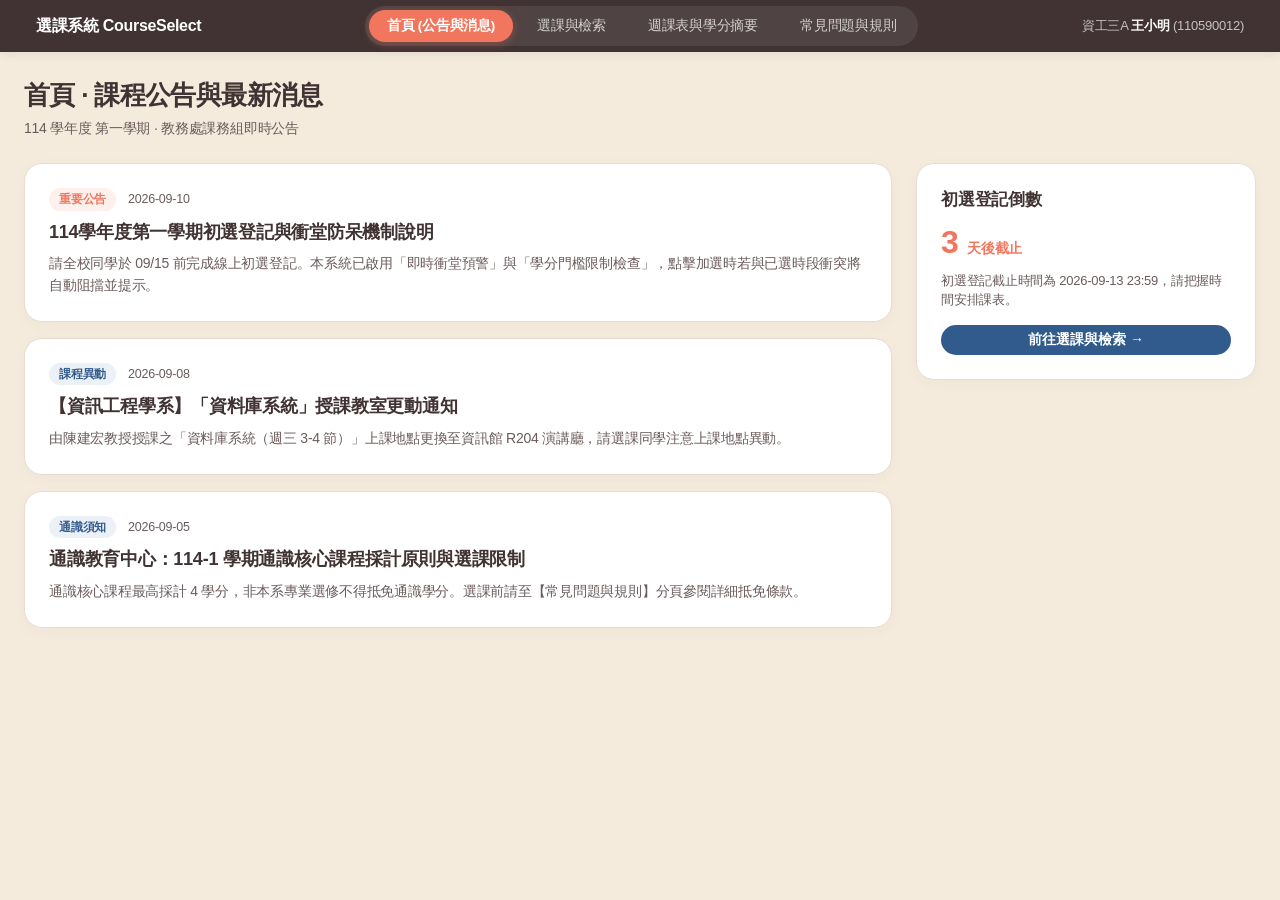
==== index.html @ 2d977e69 "init" ====
<!DOCTYPE html>
<html lang="zh-TW">
<head>
  <meta charset="UTF-8">
  <meta name="viewport" content="width=device-width, initial-scale=1.0">
  <title>選課系統 | 大學課程選課與排課 DEMO</title>
  <link rel="stylesheet" href="styles.css">
</head>
<body>

  <!-- 1. 全局頂部導覽列 (純文字無 Icon 四個分頁) -->
  <header class="global-nav">
    <div class="brand">
      選課系統 CourseSelect
    </div>

    <!-- 頂部 Navbar 四大分頁 -->
    <nav class="nav-tabs">
      <a href="#home" class="nav-tab-item active" data-tab="tab-home">
        首頁 (公告與消息)
      </a>
      <a href="#search" class="nav-tab-item" data-tab="tab-search">
        選課與檢索
      </a>
      <a href="#schedule-credits" class="nav-tab-item" data-tab="tab-schedule-credits">
        週課表與學分摘要
      </a>
      <a href="#faq" class="nav-tab-item" data-tab="tab-faq">
        常見問題與規則
      </a>
    </nav>

    <div class="user-badge">
      <span>資工三A <strong>王小明</strong> (110590012)</span>
    </div>
  </header>

  <!-- 2. 分頁 1：首頁 (課程公告與最新消息) -->
  <section class="tab-content-view active" id="tab-home">
    <div class="view-header">
      <div>
        <h1>首頁 · 課程公告與最新消息</h1>
        <p>114 學年度 第一學期 · 教務處課務組即時公告</p>
      </div>
    </div>

    <div class="announcement-layout">
      <!-- 左側：最新公告列表 -->
      <div class="announcement-list">
        <div class="news-card">
          <div class="news-meta">
            <span class="news-tag urgent">重要公告</span>
            <span class="news-date">2026-09-10</span>
          </div>
          <div class="news-title">114學年度第一學期初選登記與衝堂防呆機制說明</div>
          <div class="news-body">
            請全校同學於 09/15 前完成線上初選登記。本系統已啟用「即時衝堂預警」與「學分門檻限制檢查」，點擊加選時若與已選時段衝突將自動阻擋並提示。
          </div>
        </div>

        <div class="news-card">
          <div class="news-meta">
            <span class="news-tag">課程異動</span>
            <span class="news-date">2026-09-08</span>
          </div>
          <div class="news-title">【資訊工程學系】「資料庫系統」授課教室更動通知</div>
          <div class="news-body">
            由陳建宏教授授課之「資料庫系統（週三 3-4 節）」上課地點更換至資訊館 R204 演講廳，請選課同學注意上課地點異動。
          </div>
        </div>

        <div class="news-card">
          <div class="news-meta">
            <span class="news-tag">通識須知</span>
            <span class="news-date">2026-09-05</span>
          </div>
          <div class="news-title">通識教育中心：114-1 學期通識核心課程採計原則與選課限制</div>
          <div class="news-body">
            通識核心課程最高採計 4 學分，非本系專業選修不得抵免通識學分。選課前請至【常見問題與規則】分頁參閱詳細抵免條款。
          </div>
        </div>
      </div>

      <!-- 右側：重要時程倒數 -->
      <aside class="sidebar-summary">
        <div class="summary-card">
          <h3>初選登記倒數</h3>
          <div class="credit-big-number" style="color: var(--color-accent-coral);">3 <span>天後截止</span></div>
          <p style="font-size: 13px; color: var(--color-body-muted); margin: 10px 0 16px 0;">初選登記截止時間為 2026-09-13 23:59，請把握時間安排課表。</p>
          <button class="btn-primary" style="width: 100%; text-align: center; font-size: 14px;" onclick="switchTab('tab-search')">前往選課與檢索 →</button>
        </div>
      </aside>
    </div>
  </section>

  <!-- 3. 分頁 2：選課 (搜尋、科系篩選、9張卡片分頁、點擊查看細節) -->
  <section class="tab-content-view" id="tab-search">
    <div class="view-header">
      <div>
        <h1>課程檢索與加選</h1>
        <p>支援關鍵字、開課系所、修業類別多條件篩選與即時衝堂驗證</p>
      </div>
    </div>

    <div class="apple-card">
      <div class="search-bar-section">
        <div class="search-input-wrapper">
          <input type="text" class="search-input" id="searchInput" placeholder="搜尋課程名稱、授課教師、教室代號或課號...">
        </div>
        <div class="filter-group">
          <select class="apple-select" id="filterDepartment">
            <option value="ALL">所有開課系所</option>
            <option value="資訊工程學系">資訊工程學系</option>
            <option value="電機工程學系">電機工程學系</option>
            <option value="通識教育中心">通識教育中心</option>
          </select>

          <select class="apple-select" id="filterCategory">
            <option value="ALL">所有修業類別</option>
            <option value="REQUIRED">系定必修</option>
            <option value="ELECTIVE">專業選修</option>
            <option value="GENERAL">通識核心</option>
          </select>

          <select class="apple-select" id="filterStatus">
            <option value="ALL">名額狀態 (全部)</option>
            <option value="AVAILABLE">可加選</option>
            <option value="WARNING">即將額滿</option>
            <option value="FULL">已額滿</option>
          </select>
        </div>
      </div>

      <div class="course-grid" id="courseGridContainer">
        <!-- JS 動態繪製課程卡片 -->
      </div>

      <div class="pagination-container" id="paginationContainer">
        <!-- JS 動態繪製頁碼 -->
      </div>
    </div>
  </section>

  <!-- 4. 分頁 3：週課表與學分摘要 (將週課表放在審查清單上方) -->
  <section class="tab-content-view" id="tab-schedule-credits">
    <div class="view-header">
      <div>
        <h1>週課表與學分摘要</h1>
        <p>整合學分類別門檻、視覺化週課表與已選課程審查清單</p>
      </div>
      <div class="header-action-group">
        <button class="btn-primary accent" id="importDemoBtn" style="padding: 6px 16px; font-size: 13px;">一鍵匯入預設課程</button>
        <button class="btn-secondary" id="resetScheduleBtn" style="padding: 6px 14px; font-size: 13px;">重置課表</button>
      </div>
    </div>

    <div class="combined-schedule-credits">
      <!-- 頂部：三類學分統計 -->
      <div class="credits-dashboard-grid">
        <div class="credit-cat-box">
          <div class="cat-header">
            <h3>系定必修</h3>
            <span class="status-pill available">進度正常</span>
          </div>
          <div class="big-count" id="creditReqBig">9 / 12</div>
          <div class="desc">已選：演算法 (3)、作業系統 (3)、計算機網路 (3)</div>
        </div>
        <div class="credit-cat-box">
          <div class="cat-header">
            <h3>專業選修</h3>
            <span class="status-pill available">進度正常</span>
          </div>
          <div class="big-count" id="creditEleBig">6 / 9</div>
          <div class="desc">已選：人工智慧導論 (3)、網頁前端開發技術 (3)</div>
        </div>
        <div class="credit-cat-box">
          <div class="cat-header">
            <h3>通識核心</h3>
            <span class="status-pill warning">尚缺 1 學分</span>
          </div>
          <div class="big-count" id="creditGenBig">3 / 4</div>
          <div class="desc">已選：心理學導論 (3)</div>
        </div>
      </div>

      <!-- 中段：視覺化週課表排程網格 (放在審查清單上方 - 需求 2) -->
      <div class="apple-card">
        <div class="card-header">
          <h2>視覺化週課表排程 (週一 ~ 週五)</h2>
          <span style="font-size: 13px; color: var(--color-body-muted);" id="homeEnrolledCount">已排 6 門課程</span>
        </div>
        <div class="timetable-container">
          <div class="timetable-grid" id="timetableGrid">
            <!-- JS 動態生成 5 天 x 8 節時段 -->
          </div>
        </div>
      </div>

      <!-- 下段：已選課程與學分審查清單表格 -->
      <div class="apple-card">
        <div class="card-header">
          <h2>已選課程與學分審查清單</h2>
        </div>
        <div style="padding: 24px;" id="enrolledTableContainer">
          <!-- JS 動態呈現審查清單 -->
        </div>
      </div>
    </div>
  </section>

  <!-- 5. 分頁 4：常見問題與規則 (Q&A) -->
  <section class="tab-content-view" id="tab-faq">
    <div class="view-header">
      <div>
        <h1>常見問題與選課規則 (Q&A)</h1>
        <p>解答選課疑難雜症、衝堂規定與學分抵免條款</p>
      </div>
    </div>

    <div class="faq-layout">
      <!-- 左側：Q&A 折疊選單 (Accordion) -->
      <div class="faq-accordion">
        <div class="faq-item active">
          <div class="faq-question">Q1. 如果發現加選課程與既有課表時段衝堂該如何處理？</div>
          <div class="faq-answer">
            系統設有自動化衝堂阻擋機制。若欲加選的課程時段與已加選課程衝突（例如同一天同一節次），系統將彈出警告並禁止重複登記。同學需先至【週課表與學分摘要】頁面退選原時段課程，方可加選新課程。
          </div>
        </div>

        <div class="faq-item">
          <div class="faq-question">Q2. 單學期選課學分的上限與下限規定為何？</div>
          <div class="faq-answer">
            依據教務處選課辦法，各學系學生每學期最低修習學分為 12 學分，上限為 25 學分。若有前一學期成績優良符合超修資格者，可提出人工超修申請。
          </div>
        </div>

        <div class="faq-item">
          <div class="faq-question">Q3. 課程顯示「已額滿 (0 人)」時是否還有機會選上？</div>
          <div class="faq-answer">
            額滿課程可於初選階段結束後之「二次加退選階段」觀察是否有其他同學退選空出名額。若開課教師同意加簽，同學可持紙本/線上加簽單進行人工加簽。
          </div>
        </div>

        <div class="faq-item">
          <div class="faq-question">Q4. 通識核心課程的修習限制有哪些？</div>
          <div class="faq-answer">
            通識核心課程涵蓋人文、社會、自然等向度，單學期通識上限建議為 4 學分，且不得與本系專業必修重複抵免。
          </div>
        </div>
      </div>

      <!-- 右側：選課限制條款卡片 -->
      <aside class="sidebar-summary">
        <div class="rules-card">
          <h3>選課基本規範與審查條款</h3>
          <ul class="rules-list">
            <li><strong>學分上限</strong>：每學期最多 25 學分。</li>
            <li><strong>最低門檻</strong>：每學期至少 12 學分。</li>
            <li><strong>衝堂限制</strong>：同一時段不可重複選課。</li>
            <li><strong>退選紀錄</strong>：初選階段退選不留成績單紀錄。</li>
            <li><strong>加簽審核</strong>：額滿課程需任課教師親筆簽章。</li>
          </ul>
        </div>
      </aside>
    </div>
  </section>

  <!-- 6. 衝堂警示 Modal -->
  <div class="modal-overlay" id="conflictModal">
    <div class="apple-modal">
      <h3>選課衝堂阻擋提示</h3>
      <p id="modalMessage">無法加選【資料庫系統】。該課程時段（週三 3-4 節）與已選課程【演算法】發生衝突。</p>
      <button class="btn-primary" id="closeModalBtn" style="width: 100%;">我知道了</button>
    </div>
  </div>

  <!-- 7. 加大版課程細節 Inspector Modal -->
  <div class="modal-overlay" id="detailModal">
    <div class="apple-modal detail-modal">
      <div class="detail-header-top">
        <div>
          <span class="dept-code-tag" id="detailDeptCode">資訊工程學系 · CS301 · 系定必修</span>
          <h3 id="detailTitle">演算法 Algorithms</h3>
          <div class="course-subtitle" id="detailSubtitle">114學年度第1學期 · 3學分</div>
        </div>
        <span class="status-pill available" id="detailStatusPill">可加選 (剩 12 人)</span>
      </div>

      <div class="spec-grid">
        <div class="spec-item">
          <label>授課教師</label>
          <span id="detailTeacher">林哲安 教授</span>
        </div>
        <div class="spec-item">
          <label>上課地點與時段</label>
          <span id="detailTimeRoom">R301 (資訊館) · 週三 3-4 節</span>
        </div>
        <div class="spec-item">
          <label>先修科目要求</label>
          <span id="detailPrereq">程式設計 (一)、資料結構</span>
        </div>
        <div class="spec-item">
          <label>教師聯絡 & OFFICE HOURS</label>
          <span id="detailContact">chean@cs.edu.tw · 週二 14:00-16:00</span>
        </div>
      </div>

      <div class="detail-section">
        <h4>選課名額與熱門度</h4>
        <div class="capacity-progress-container">
          <div class="capacity-bar-outer">
            <div class="capacity-bar-inner" id="detailCapBar" style="width: 80%;"></div>
          </div>
          <span style="font-size: 13px; font-weight: 600; color: var(--color-ink);" id="detailCapText">48 / 60 人 (80%)</span>
        </div>
      </div>

      <div class="detail-section">
        <h4>課程目標與大綱 (Syllabus)</h4>
        <p id="detailSyllabus">本課程介紹核心演算法設計範式，包含分治法 (Divide and Conquer)、動態規劃 (Dynamic Programming)、貪婪演算法與圖形演算法分析。養成解決複雜問題與複雜度分析能力。</p>
      </div>

      <div class="detail-section">
        <h4>成績算分比例 (Grading Policy)</h4>
        <p id="detailGrading">期中考 30%、期末考 35%、作業與實作 25%、課堂參與 10%</p>
      </div>

      <div class="detail-section">
        <h4>參考教材與指定書目 (Textbooks)</h4>
        <p id="detailTextbook">Introduction to Algorithms (4th Edition) - Cormen, Leiserson, Rivest, Stein (CLRS)</p>
      </div>

      <div class="card-actions" style="margin-top: 24px; justify-content: flex-end;">
        <button class="btn-secondary" id="closeDetailModalBtn">關閉視窗</button>
        <div id="detailActionBtnContainer"></div>
      </div>
    </div>
  </div>



  <script src="app.js"></script>
</body>
</html>
---- styles.css ----
/* Custom Color Palette & Minimalist Apple Design System */

:root {
  /* Palette Tokens */
  --color-canvas-parchment: #F5EBDD; /* Warm Cream Parchment */
  --color-primary: #315B8C;          /* Deep Slate Blue */
  --color-primary-focus: #254770;    /* Dark Slate Blue */
  --color-primary-light: #EBF1F7;    
  
  --color-accent-coral: #F2765E;     /* Warm Coral Red */
  --color-accent-coral-bg: rgba(242, 118, 94, 0.12);
  
  --color-ink: #413333;              /* Dark Espresso Ink */
  --color-body-muted: #6B5B5B;       /* Muted Espresso */
  
  --color-canvas-white: #FFFFFF;     /* Card Surface White */
  --color-hairline: #E8DCD0;         /* Soft Cream Border */
  --color-divider-soft: #F0E6DC;
  
  /* Status Colors */
  --color-status-available: #2E7D32;
  --color-status-available-bg: #E8F5E9;
  --color-status-warning: #E65100;
  --color-status-warning-bg: #FFF3E0;
  --color-status-danger: #F2765E;
  --color-status-danger-bg: #FDF0ED;

  /* Typography */
  --font-display: -apple-system, BlinkMacSystemFont, "SF Pro Display", "SF Pro Text", "Helvetica Neue", sans-serif;
  --font-body: -apple-system, BlinkMacSystemFont, "SF Pro Text", "Helvetica Neue", sans-serif;

  /* Border Radii */
  --radius-sm: 8px;
  --radius-md: 12px;
  --radius-lg: 18px;
  --radius-xl: 24px;
  --radius-pill: 9999px;

  /* Transitions */
  --transition-fast: 0.15s cubic-bezier(0.4, 0, 0.2, 1);
  --transition-normal: 0.25s cubic-bezier(0.4, 0, 0.2, 1);
}

/* Reset & Base */
* {
  box-sizing: border-box;
  margin: 0;
  padding: 0;
}

body {
  font-family: var(--font-body);
  background-color: var(--color-canvas-parchment);
  color: var(--color-ink);
  font-size: 15px;
  line-height: 1.47;
  letter-spacing: -0.016em;
  -webkit-font-smoothing: antialiased;
  min-height: 100vh;
  display: flex;
  flex-direction: column;
}

/* Global Top Nav */
.global-nav {
  background-color: var(--color-ink);
  height: 52px;
  display: flex;
  align-items: center;
  justify-content: space-between;
  padding: 0 36px;
  color: #ffffff;
  z-index: 100;
  position: sticky;
  top: 0;
  box-shadow: 0 2px 10px rgba(0,0,0,0.08);
}

.global-nav .brand {
  font-family: var(--font-display);
  font-weight: 600;
  letter-spacing: -0.02em;
  font-size: 16px;
  color: #FFFFFF;
}

/* Navbar Centered Text Tabs */
.nav-tabs {
  display: flex;
  gap: 6px;
  background: rgba(255, 255, 255, 0.08);
  padding: 4px;
  border-radius: var(--radius-pill);
}

.nav-tab-item {
  color: rgba(255, 255, 255, 0.75);
  padding: 6px 18px;
  border-radius: var(--radius-pill);
  font-size: 13.5px;
  font-weight: 500;
  cursor: pointer;
  transition: all var(--transition-fast);
  text-decoration: none;
}

.nav-tab-item:hover {
  color: #ffffff;
  background: rgba(255, 255, 255, 0.12);
}

.nav-tab-item.active {
  background-color: var(--color-accent-coral);
  color: #ffffff;
  font-weight: 600;
  box-shadow: 0 2px 8px rgba(242, 118, 94, 0.35);
}

.global-nav .user-badge {
  display: flex;
  align-items: center;
  gap: 12px;
  color: rgba(255, 255, 255, 0.7);
  font-size: 13px;
}

.global-nav .user-badge strong {
  color: #ffffff;
}

/* Tab Views Container */
.tab-content-view {
  display: none;
  max-width: 1360px;
  margin: 24px auto;
  padding: 0 24px;
  width: 100%;
  flex: 1;
  animation: fadeIn 0.25s ease-out;
}

.tab-content-view.active {
  display: block;
}

/* Header Banner inside Tab Views */
.view-header {
  margin-bottom: 24px;
  display: flex;
  justify-content: space-between;
  align-items: flex-end;
}

.view-header h1 {
  font-family: var(--font-display);
  font-size: 26px;
  font-weight: 700;
  letter-spacing: -0.025em;
  color: var(--color-ink);
}

.view-header p {
  font-size: 14px;
  color: var(--color-body-muted);
  margin-top: 4px;
}

.header-action-group {
  display: flex;
  gap: 10px;
}

/* Common Card Surface Style */
.apple-card {
  background-color: var(--color-canvas-white);
  border-radius: var(--radius-lg);
  border: 1px solid var(--color-hairline);
  box-shadow: 0 4px 20px rgba(65, 51, 51, 0.04);
  overflow: hidden;
  display: flex;
  flex-direction: column;
}

.card-header {
  padding: 20px 24px 16px 24px;
  border-bottom: 1px solid var(--color-divider-soft);
  display: flex;
  justify-content: space-between;
  align-items: center;
}

.card-header h2 {
  font-family: var(--font-display);
  font-size: 18px;
  font-weight: 600;
  color: var(--color-ink);
}

/* Tab 1: Announcement Home Layout */
.announcement-layout {
  display: grid;
  grid-template-columns: 1fr 340px;
  gap: 24px;
}

.announcement-list {
  display: flex;
  flex-direction: column;
  gap: 16px;
}

.news-card {
  background: var(--color-canvas-white);
  border-radius: var(--radius-lg);
  border: 1px solid var(--color-hairline);
  padding: 24px;
  box-shadow: 0 4px 16px rgba(65, 51, 51, 0.03);
  transition: transform var(--transition-fast), border-color var(--transition-fast);
}

.news-card:hover {
  transform: translateY(-2px);
  border-color: #D6C8BB;
}

.sidebar-summary {
  display: flex;
  flex-direction: column;
  gap: 16px;
}

.summary-card {
  background: var(--color-canvas-white);
  border-radius: var(--radius-lg);
  border: 1px solid var(--color-hairline);
  padding: 24px;
  box-shadow: 0 4px 16px rgba(65, 51, 51, 0.03);
}

.summary-card h3 {
  font-family: var(--font-display);
  font-size: 17px;
  font-weight: 700;
  color: var(--color-ink);
  margin-bottom: 10px;
}

.credit-big-number {
  font-size: 32px;
  font-weight: 800;
  line-height: 1.2;
}

.credit-big-number span {
  font-size: 14px;
  font-weight: 600;
}

.news-meta {
  display: flex;
  align-items: center;
  gap: 12px;
  margin-bottom: 8px;
}

.news-tag {
  font-size: 11.5px;
  font-weight: 600;
  padding: 3px 10px;
  border-radius: var(--radius-pill);
  background-color: var(--color-primary-light);
  color: var(--color-primary);
}

.news-tag.urgent {
  background-color: var(--color-status-danger-bg);
  color: var(--color-status-danger);
}

.news-date {
  font-size: 12.5px;
  color: var(--color-body-muted);
}

.news-title {
  font-family: var(--font-display);
  font-size: 18px;
  font-weight: 700;
  color: var(--color-ink);
  margin-bottom: 8px;
}

.news-body {
  font-size: 14px;
  color: var(--color-body-muted);
  line-height: 1.55;
}

/* Timetable & Credits Combined Layout */
.combined-schedule-credits {
  display: flex;
  flex-direction: column;
  gap: 24px;
}

.credits-dashboard-grid {
  display: grid;
  grid-template-columns: repeat(3, 1fr);
  gap: 24px;
}

.credit-cat-box {
  background-color: var(--color-canvas-white);
  border-radius: var(--radius-lg);
  border: 1px solid var(--color-hairline);
  padding: 24px;
  display: flex;
  flex-direction: column;
  gap: 12px;
}

.credit-cat-box .cat-header {
  display: flex;
  justify-content: space-between;
  align-items: center;
}

.credit-cat-box .cat-header h3 {
  font-size: 16px;
  font-weight: 600;
}

.credit-cat-box .big-count {
  font-size: 28px;
  font-weight: 700;
  color: var(--color-primary);
}

.credit-cat-box .desc {
  font-size: 13px;
  color: var(--color-body-muted);
}

/* Timetable Styling */
.timetable-container {
  padding: 16px;
  overflow-x: auto;
}

.timetable-grid {
  display: grid;
  grid-template-columns: 50px repeat(5, 1fr);
  gap: 1px;
  background-color: var(--color-divider-soft);
  border-radius: var(--radius-md);
  border: 1px solid var(--color-hairline);
  overflow: hidden;
}

.grid-header {
  background-color: #FAF4ED;
  padding: 12px 4px;
  text-align: center;
  font-size: 13px;
  font-weight: 600;
  color: var(--color-ink);
}

.time-slot {
  background-color: #FAF4ED;
  padding: 8px 4px;
  text-align: center;
  font-size: 11px;
  font-weight: 500;
  color: var(--color-body-muted);
  display: flex;
  align-items: center;
  justify-content: center;
}

.grid-cell {
  background-color: var(--color-canvas-white);
  min-height: 56px;
  padding: 4px;
  position: relative;
}

.schedule-block {
  width: 100%;
  height: 100%;
  border-radius: var(--radius-sm);
  padding: 6px 8px;
  font-size: 11px;
  line-height: 1.35;
  display: flex;
  flex-direction: column;
  justify-content: space-between;
  box-shadow: 0 2px 6px rgba(0,0,0,0.03);
}

.schedule-block.required {
  background-color: #EBF1F7;
  border-left: 4px solid var(--color-primary);
  color: var(--color-primary-focus);
}

.schedule-block.elective {
  background-color: #FDF0ED;
  border-left: 4px solid var(--color-accent-coral);
  color: #A83A26;
}

.schedule-block.general {
  background-color: #F3EEF8;
  border-left: 4px solid #8E24AA;
  color: #4A148C;
}

.schedule-block .title {
  font-weight: 600;
}

.schedule-block .room {
  font-size: 10px;
  opacity: 0.85;
}

/* Tab 2: Course Search View */
.search-bar-section {
  padding: 16px 24px;
  background-color: #FAF4ED;
  border-bottom: 1px solid var(--color-divider-soft);
  display: flex;
  gap: 12px;
  align-items: center;
  flex-wrap: wrap;
}

.search-input-wrapper {
  flex: 1;
  min-width: 260px;
  position: relative;
  display: flex;
  align-items: center;
}

.search-input {
  width: 100%;
  height: 40px;
  padding: 0 16px;
  border-radius: var(--radius-pill);
  border: 1px solid var(--color-hairline);
  background-color: var(--color-canvas-white);
  font-family: var(--font-body);
  font-size: 14px;
  color: var(--color-ink);
  outline: none;
}

.search-input:focus {
  border-color: var(--color-primary);
}

.filter-group {
  display: flex;
  gap: 10px;
}

.apple-select {
  appearance: none;
  -webkit-appearance: none;
  background-color: var(--color-canvas-white);
  border: 1px solid var(--color-hairline);
  border-radius: var(--radius-pill);
  padding: 8px 30px 8px 14px;
  font-size: 13px;
  color: var(--color-ink);
  font-family: var(--font-body);
  cursor: pointer;
  background-image: url("data:image/svg+xml,%3Csvg xmlns='http://www.w3.org/2000/svg' width='12' height='12' viewBox='0 0 24 24' fill='none' stroke='%3C413333' stroke-width='2' stroke-linecap='round' stroke-linejoin='round'%3E%3Cpolyline points='6 9 12 15 18 9'%3E%3C/polyline%3E%3C/svg%3E");
  background-repeat: no-repeat;
  background-position: right 10px center;
  outline: none;
}

.course-grid {
  display: grid;
  grid-template-columns: repeat(auto-fill, minmax(400px, 1fr));
  gap: 24px;
  padding: 24px;
}

.course-card-item {
  border: 1px solid var(--color-hairline);
  border-radius: var(--radius-lg);
  padding: 22px;
  background-color: var(--color-canvas-white);
  display: flex;
  flex-direction: column;
  justify-content: space-between;
  gap: 16px;
  transition: transform var(--transition-fast), box-shadow var(--transition-fast), border-color var(--transition-fast);
}

.course-card-item:hover {
  transform: translateY(-2px);
  border-color: #D6C8BB;
  box-shadow: 0 8px 24px rgba(65, 51, 51, 0.07);
}

.card-top {
  display: flex;
  justify-content: space-between;
  align-items: center;
}

.dept-code-tag {
  font-size: 12px;
  font-weight: 600;
  color: var(--color-body-muted);
  letter-spacing: 0.02em;
}

.status-pill {
  font-size: 11.5px;
  font-weight: 600;
  padding: 3px 12px;
  border-radius: var(--radius-pill);
  letter-spacing: -0.01em;
}

.status-pill.available {
  background-color: var(--color-status-available-bg);
  color: var(--color-status-available);
}

.status-pill.warning {
  background-color: var(--color-status-warning-bg);
  color: var(--color-status-warning);
}

.status-pill.full {
  background-color: var(--color-status-danger-bg);
  color: var(--color-status-danger);
}

.course-title-main {
  font-family: var(--font-display);
  font-size: 18px;
  font-weight: 700;
  color: var(--color-ink);
  letter-spacing: -0.02em;
  margin-top: 4px;
}

.course-subtitle {
  font-size: 12.5px;
  color: var(--color-body-muted);
  margin-top: 2px;
}

.course-meta-row {
  font-size: 13px;
  color: var(--color-body-muted);
  margin-top: 8px;
  display: flex;
  gap: 8px;
  align-items: center;
}

.course-meta-row span.dot {
  opacity: 0.4;
}

.course-syllabus-snippet {
  font-size: 13px;
  color: var(--color-body-muted);
  line-height: 1.45;
  margin-top: 8px;
  display: -webkit-box;
  -webkit-line-clamp: 2;
  -webkit-box-orient: vertical;
  overflow: hidden;
}

.course-mini-specs {
  font-size: 12px;
  color: var(--color-ink);
  background-color: #FAF4ED;
  padding: 8px 12px;
  border-radius: var(--radius-sm);
  border: 1px solid var(--color-hairline);
  margin-top: 10px;
  display: flex;
  justify-content: space-between;
  gap: 12px;
}

.card-capacity-row {
  display: flex;
  align-items: center;
  justify-content: space-between;
  margin-top: 12px;
  padding-top: 12px;
  border-top: 1px solid var(--color-divider-soft);
  gap: 16px;
}

.card-capacity-stat {
  font-size: 12px;
  color: var(--color-body-muted);
  display: flex;
  align-items: center;
  gap: 10px;
  flex: 1;
}

.mini-cap-bar-outer {
  width: 70px;
  height: 6px;
  background-color: var(--color-divider-soft);
  border-radius: var(--radius-pill);
  overflow: hidden;
}

.mini-cap-bar-inner {
  height: 100%;
  background-color: var(--color-primary);
  border-radius: var(--radius-pill);
}

/* Pagination Control Bar Style */
.pagination-container {
  display: flex;
  justify-content: center;
  align-items: center;
  gap: 8px;
  padding: 16px 24px 24px 24px;
  border-top: 1px solid var(--color-divider-soft);
}

.page-btn {
  background-color: #FAF4ED;
  color: var(--color-ink);
  border: 1px solid var(--color-hairline);
  border-radius: var(--radius-pill);
  padding: 6px 14px;
  font-size: 13px;
  font-weight: 500;
  cursor: pointer;
  font-family: var(--font-body);
  transition: all var(--transition-fast);
}

.page-btn:hover:not(.disabled):not(.active) {
  background-color: #F0E6DC;
}

.page-btn.active {
  background-color: var(--color-primary);
  color: #ffffff;
  font-weight: 600;
  border-color: var(--color-primary);
}

.page-btn.disabled {
  opacity: 0.4;
  cursor: not-allowed;
}

/* Tab 4: FAQ Accordion & Rules Layout */
.faq-layout {
  display: grid;
  grid-template-columns: 1fr 340px;
  gap: 24px;
}

.faq-accordion {
  display: flex;
  flex-direction: column;
  gap: 12px;
}

.faq-item {
  background-color: var(--color-canvas-white);
  border: 1px solid var(--color-hairline);
  border-radius: var(--radius-md);
  overflow: hidden;
}

.faq-question {
  padding: 18px 24px;
  font-family: var(--font-display);
  font-size: 16px;
  font-weight: 600;
  color: var(--color-ink);
  cursor: pointer;
  display: flex;
  justify-content: space-between;
  align-items: center;
  user-select: none;
}

.faq-question::after {
  content: '+';
  font-size: 18px;
  font-weight: 400;
  color: var(--color-body-muted);
  transition: transform var(--transition-fast);
}

.faq-item.active .faq-question::after {
  content: '-';
  transform: rotate(180deg);
}

.faq-answer {
  display: none;
  padding: 0 24px 20px 24px;
  font-size: 14px;
  color: var(--color-body-muted);
  line-height: 1.6;
  border-top: 1px solid var(--color-divider-soft);
  margin-top: 4px;
  padding-top: 14px;
}

.faq-item.active .faq-answer {
  display: block;
}

.rules-card {
  background: var(--color-canvas-white);
  border-radius: var(--radius-lg);
  border: 1px solid var(--color-hairline);
  padding: 24px;
}

.rules-list {
  list-style: none;
  display: flex;
  flex-direction: column;
  gap: 12px;
  margin-top: 12px;
}

.rules-list li {
  font-size: 13.5px;
  color: var(--color-body-muted);
  line-height: 1.5;
  padding-left: 14px;
  position: relative;
}

.rules-list li::before {
  content: '•';
  position: absolute;
  left: 0;
  color: var(--color-primary);
  font-weight: bold;
}

/* Compact Refined Pill Buttons */
.card-actions {
  display: flex;
  align-items: center;
  gap: 8px;
}

.btn-primary {
  background-color: var(--color-primary);
  color: #ffffff;
  border: none;
  border-radius: var(--radius-pill);
  padding: 6px 16px;
  font-size: 12.5px;
  font-weight: 600;
  cursor: pointer;
  font-family: var(--font-body);
  transition: transform var(--transition-fast), background-color var(--transition-fast);
  white-space: nowrap;
}

.btn-primary:active {
  transform: scale(0.95);
}

.btn-primary.accent {
  background-color: var(--color-accent-coral);
}

.btn-secondary {
  background-color: #FAF4ED;
  color: var(--color-ink);
  border: 1px solid var(--color-hairline);
  border-radius: var(--radius-pill);
  padding: 6px 14px;
  font-size: 12.5px;
  font-weight: 500;
  cursor: pointer;
  font-family: var(--font-body);
  transition: transform var(--transition-fast);
  white-space: nowrap;
}

.btn-secondary:active {
  transform: scale(0.95);
}

.btn-danger {
  background-color: var(--color-status-danger-bg);
  color: var(--color-status-danger);
  border: none;
  border-radius: var(--radius-pill);
  padding: 6px 16px;
  font-size: 12.5px;
  font-weight: 600;
  cursor: pointer;
  font-family: var(--font-body);
  white-space: nowrap;
}

.btn-danger:active {
  transform: scale(0.95);
}

/* Modals */
.modal-overlay {
  position: fixed;
  top: 0;
  left: 0;
  right: 0;
  bottom: 0;
  background-color: rgba(65, 51, 51, 0.45);
  backdrop-filter: blur(12px);
  -webkit-backdrop-filter: blur(12px);
  display: flex;
  align-items: center;
  justify-content: center;
  z-index: 200;
  opacity: 0;
  pointer-events: none;
  transition: opacity var(--transition-fast);
}

.modal-overlay.active {
  opacity: 1;
  pointer-events: auto;
}

.apple-modal {
  background: rgba(255, 255, 255, 0.96);
  backdrop-filter: saturate(180%) blur(30px);
  -webkit-backdrop-filter: saturate(180%) blur(30px);
  border-radius: var(--radius-xl);
  width: 440px;
  max-width: 92vw;
  padding: 30px;
  text-align: center;
  box-shadow: 0 24px 60px rgba(65, 51, 51, 0.22);
  border: 1px solid var(--color-hairline);
  transform: scale(0.92);
  transition: transform var(--transition-fast);
}

.modal-overlay.active .apple-modal {
  transform: scale(1);
}

.apple-modal h3 {
  font-family: var(--font-display);
  font-size: 20px;
  font-weight: 700;
  margin-bottom: 8px;
  color: var(--color-ink);
}

.apple-modal p {
  font-size: 14px;
  color: var(--color-body-muted);
  line-height: 1.5;
  margin-bottom: 24px;
}

.apple-modal p strong {
  color: var(--color-status-danger);
}

/* Expanded Course Detail Inspector Modal */
.detail-modal {
  text-align: left;
  width: 680px;
  max-width: 94vw;
  max-height: 85vh;
  overflow-y: auto;
  padding: 32px;
}

.detail-modal .detail-header-top {
  display: flex;
  justify-content: space-between;
  align-items: flex-start;
  border-bottom: 1px solid var(--color-divider-soft);
  padding-bottom: 18px;
  margin-bottom: 20px;
}

.detail-modal h3 {
  font-size: 24px;
  font-weight: 700;
  margin: 4px 0 2px 0;
}

.spec-grid {
  display: grid;
  grid-template-columns: repeat(2, 1fr);
  gap: 16px;
  background-color: #FAF4ED;
  padding: 16px 20px;
  border-radius: var(--radius-md);
  margin-bottom: 20px;
  border: 1px solid var(--color-hairline);
}

.spec-item label {
  font-size: 11.5px;
  font-weight: 600;
  color: var(--color-body-muted);
  text-transform: uppercase;
  letter-spacing: 0.04em;
  display: block;
}

.spec-item span {
  font-size: 14px;
  font-weight: 600;
  color: var(--color-ink);
  margin-top: 2px;
  display: block;
}

.detail-section {
  margin-bottom: 20px;
}

.detail-section h4 {
  font-size: 13px;
  font-weight: 700;
  color: var(--color-ink);
  letter-spacing: 0.02em;
  margin-bottom: 6px;
  border-left: 3px solid var(--color-primary);
  padding-left: 8px;
}

.detail-section p {
  font-size: 14px;
  color: var(--color-body-muted);
  line-height: 1.55;
  margin-bottom: 0;
}

.capacity-progress-container {
  margin-top: 6px;
  display: flex;
  align-items: center;
  gap: 14px;
}

.capacity-bar-outer {
  flex: 1;
  height: 8px;
  background-color: var(--color-divider-soft);
  border-radius: var(--radius-pill);
  overflow: hidden;
}

.capacity-bar-inner {
  height: 100%;
  background-color: var(--color-primary);
  border-radius: var(--radius-pill);
}

/* Conflict Highlight Animation */
.grid-cell.conflict-flash {
  background-color: #FDF0ED !important;
  border: 2px solid var(--color-status-danger) !important;
  animation: pulseWarning 1s infinite alternate;
}

@keyframes pulseWarning {
  0% { box-shadow: inset 0 0 0 0 rgba(242, 118, 94, 0.4); }
  100% { box-shadow: inset 0 0 14px 3px rgba(242, 118, 94, 0.7); }
}

@keyframes fadeIn {
  from { opacity: 0; transform: translateY(6px); }
  to { opacity: 1; transform: translateY(0); }
}

/* PPT Demo Switcher Bottom Bar */
.ppt-controller-bar {
  position: fixed;
  bottom: 20px;
  left: 50%;
  transform: translateX(-50%);
  background: var(--color-ink);
  color: #ffffff;
  padding: 10px 24px;
  border-radius: var(--radius-pill);
  display: flex;
  align-items: center;
  gap: 16px;
  box-shadow: 0 10px 30px rgba(65, 51, 51, 0.3);
  z-index: 150;
  border: 1px solid rgba(255,255,255,0.15);
}

.ppt-label {
  font-size: 12px;
  font-weight: 600;
  color: var(--color-canvas-parchment);
}

.ppt-btn-group {
  display: flex;
  gap: 8px;
}

.ppt-btn {
  background: rgba(255,255,255,0.15);
  color: #ffffff;
  border: none;
  padding: 6px 14px;
  border-radius: var(--radius-pill);
  font-size: 12px;
  font-family: var(--font-body);
  cursor: pointer;
  transition: background var(--transition-fast);
}

.ppt-btn:hover {
  background: rgba(255,255,255,0.25);
}

.ppt-btn.active {
  background: var(--color-accent-coral);
  color: #ffffff;
  font-weight: 600;
}
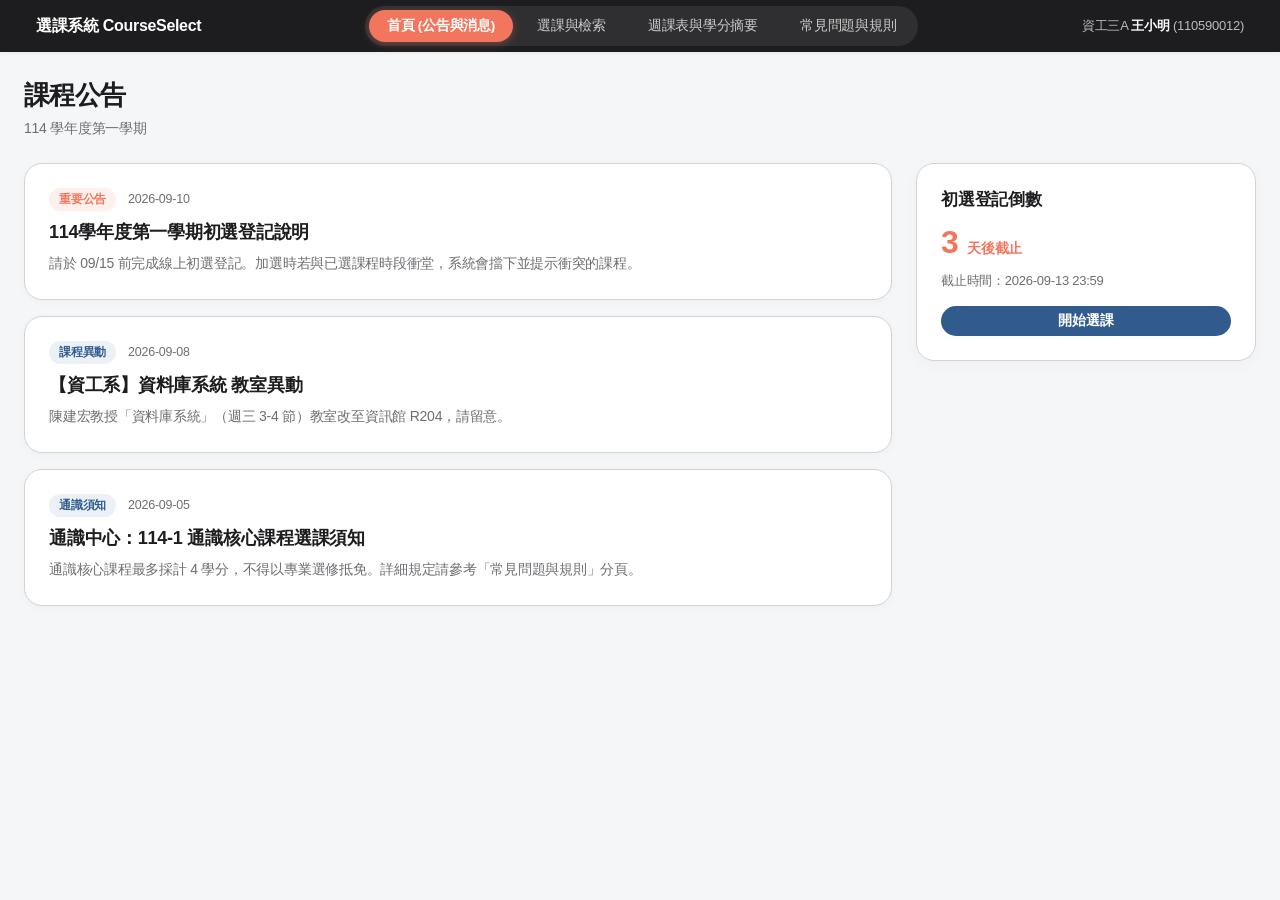
==== commit c22ff563: "style: 去除 AI 味 — 文案語氣修正、配色改中性色調、清理註解" ====
--- a/index.html
+++ b/index.html
@@ -39,8 +39,8 @@
   <section class="tab-content-view active" id="tab-home">
     <div class="view-header">
       <div>
-        <h1>首頁 · 課程公告與最新消息</h1>
-        <p>114 學年度 第一學期 · 教務處課務組即時公告</p>
+        <h1>課程公告</h1>
+        <p>114 學年度第一學期</p>
       </div>
     </div>
 
@@ -52,9 +52,9 @@
             <span class="news-tag urgent">重要公告</span>
             <span class="news-date">2026-09-10</span>
           </div>
-          <div class="news-title">114學年度第一學期初選登記與衝堂防呆機制說明</div>
+          <div class="news-title">114學年度第一學期初選登記說明</div>
           <div class="news-body">
-            請全校同學於 09/15 前完成線上初選登記。本系統已啟用「即時衝堂預警」與「學分門檻限制檢查」，點擊加選時若與已選時段衝突將自動阻擋並提示。
+            請於 09/15 前完成線上初選登記。加選時若與已選課程時段衝堂，系統會擋下並提示衝突的課程。
           </div>
         </div>
 
@@ -63,9 +63,9 @@
             <span class="news-tag">課程異動</span>
             <span class="news-date">2026-09-08</span>
           </div>
-          <div class="news-title">【資訊工程學系】「資料庫系統」授課教室更動通知</div>
+          <div class="news-title">【資工系】資料庫系統 教室異動</div>
           <div class="news-body">
-            由陳建宏教授授課之「資料庫系統（週三 3-4 節）」上課地點更換至資訊館 R204 演講廳，請選課同學注意上課地點異動。
+            陳建宏教授「資料庫系統」（週三 3-4 節）教室改至資訊館 R204，請留意。
           </div>
         </div>
 
@@ -74,9 +74,9 @@
             <span class="news-tag">通識須知</span>
             <span class="news-date">2026-09-05</span>
           </div>
-          <div class="news-title">通識教育中心：114-1 學期通識核心課程採計原則與選課限制</div>
+          <div class="news-title">通識中心：114-1 通識核心課程選課須知</div>
           <div class="news-body">
-            通識核心課程最高採計 4 學分，非本系專業選修不得抵免通識學分。選課前請至【常見問題與規則】分頁參閱詳細抵免條款。
+            通識核心課程最多採計 4 學分，不得以專業選修抵免。詳細規定請參考「常見問題與規則」分頁。
           </div>
         </div>
       </div>
@@ -86,8 +86,8 @@
         <div class="summary-card">
           <h3>初選登記倒數</h3>
           <div class="credit-big-number" style="color: var(--color-accent-coral);">3 <span>天後截止</span></div>
-          <p style="font-size: 13px; color: var(--color-body-muted); margin: 10px 0 16px 0;">初選登記截止時間為 2026-09-13 23:59，請把握時間安排課表。</p>
-          <button class="btn-primary" style="width: 100%; text-align: center; font-size: 14px;" onclick="switchTab('tab-search')">前往選課與檢索 →</button>
+          <p style="font-size: 13px; color: var(--color-body-muted); margin: 10px 0 16px 0;">截止時間：2026-09-13 23:59</p>
+          <button class="btn-primary" style="width: 100%; text-align: center; font-size: 14px;" onclick="switchTab('tab-search')">開始選課</button>
         </div>
       </aside>
     </div>
@@ -97,8 +97,8 @@
   <section class="tab-content-view" id="tab-search">
     <div class="view-header">
       <div>
-        <h1>課程檢索與加選</h1>
-        <p>支援關鍵字、開課系所、修業類別多條件篩選與即時衝堂驗證</p>
+        <h1>選課</h1>
+        <p>依課程名稱、系所或類別查詢可選課程</p>
       </div>
     </div>
 
@@ -122,6 +122,15 @@
             <option value="GENERAL">通識核心</option>
           </select>
 
+          <select class="apple-select" id="filterDay">
+            <option value="ALL">星期 (全部)</option>
+            <option value="1">週一</option>
+            <option value="2">週二</option>
+            <option value="3">週三</option>
+            <option value="4">週四</option>
+            <option value="5">週五</option>
+          </select>
+
           <select class="apple-select" id="filterStatus">
             <option value="ALL">名額狀態 (全部)</option>
             <option value="AVAILABLE">可加選</option>
@@ -145,8 +154,8 @@
   <section class="tab-content-view" id="tab-schedule-credits">
     <div class="view-header">
       <div>
-        <h1>週課表與學分摘要</h1>
-        <p>整合學分類別門檻、視覺化週課表與已選課程審查清單</p>
+        <h1>週課表與學分</h1>
+        <p>查看已選課程、學分進度及每週時間表</p>
       </div>
       <div class="header-action-group">
         <button class="btn-primary accent" id="importDemoBtn" style="padding: 6px 16px; font-size: 13px;">一鍵匯入預設課程</button>
@@ -186,7 +195,7 @@
       <!-- 中段：視覺化週課表排程網格 (放在審查清單上方 - 需求 2) -->
       <div class="apple-card">
         <div class="card-header">
-          <h2>視覺化週課表排程 (週一 ~ 週五)</h2>
+          <h2>週課表</h2>
           <span style="font-size: 13px; color: var(--color-body-muted);" id="homeEnrolledCount">已排 6 門課程</span>
         </div>
         <div class="timetable-container">
@@ -199,7 +208,7 @@
       <!-- 下段：已選課程與學分審查清單表格 -->
       <div class="apple-card">
         <div class="card-header">
-          <h2>已選課程與學分審查清單</h2>
+          <h2>已選課程</h2>
         </div>
         <div style="padding: 24px;" id="enrolledTableContainer">
           <!-- JS 動態呈現審查清單 -->
@@ -212,8 +221,8 @@
   <section class="tab-content-view" id="tab-faq">
     <div class="view-header">
       <div>
-        <h1>常見問題與選課規則 (Q&A)</h1>
-        <p>解答選課疑難雜症、衝堂規定與學分抵免條款</p>
+        <h1>常見問題 (Q&A)</h1>
+        <p>選課相關問題與學分規定說明</p>
       </div>
     </div>
 
@@ -221,30 +230,30 @@
       <!-- 左側：Q&A 折疊選單 (Accordion) -->
       <div class="faq-accordion">
         <div class="faq-item active">
-          <div class="faq-question">Q1. 如果發現加選課程與既有課表時段衝堂該如何處理？</div>
+          <div class="faq-question">Q1. 加選時發現衝堂怎麼辦？</div>
           <div class="faq-answer">
-            系統設有自動化衝堂阻擋機制。若欲加選的課程時段與已加選課程衝突（例如同一天同一節次），系統將彈出警告並禁止重複登記。同學需先至【週課表與學分摘要】頁面退選原時段課程，方可加選新課程。
+            系統會檢查時段衝突，衝堂時會跳出提示並擋下加選。請先到「週課表與學分」退選衝突的課程，再加選新課。
           </div>
         </div>
 
         <div class="faq-item">
-          <div class="faq-question">Q2. 單學期選課學分的上限與下限規定為何？</div>
+          <div class="faq-question">Q2. 每學期學分上下限是多少？</div>
           <div class="faq-answer">
-            依據教務處選課辦法，各學系學生每學期最低修習學分為 12 學分，上限為 25 學分。若有前一學期成績優良符合超修資格者，可提出人工超修申請。
+            每學期最少 12 學分、最多 25 學分。前學期成績達超修標準者可另外申請。
           </div>
         </div>
 
         <div class="faq-item">
-          <div class="faq-question">Q3. 課程顯示「已額滿 (0 人)」時是否還有機會選上？</div>
+          <div class="faq-question">Q3. 已額滿的課還有機會選上嗎？</div>
           <div class="faq-answer">
-            額滿課程可於初選階段結束後之「二次加退選階段」觀察是否有其他同學退選空出名額。若開課教師同意加簽，同學可持紙本/線上加簽單進行人工加簽。
+            可以在二次加退選期間看有沒有人退選。也可以找授課老師加簽（紙本或線上加簽單）。
           </div>
         </div>
 
         <div class="faq-item">
-          <div class="faq-question">Q4. 通識核心課程的修習限制有哪些？</div>
+          <div class="faq-question">Q4. 通識核心有什麼選課限制？</div>
           <div class="faq-answer">
-            通識核心課程涵蓋人文、社會、自然等向度，單學期通識上限建議為 4 學分，且不得與本系專業必修重複抵免。
+            通識包含人文、社會、自然等類別，每學期建議最多選 4 學分，不能和系上必修互抵。
           </div>
         </div>
       </div>
@@ -252,7 +261,7 @@
       <!-- 右側：選課限制條款卡片 -->
       <aside class="sidebar-summary">
         <div class="rules-card">
-          <h3>選課基本規範與審查條款</h3>
+          <h3>選課規定</h3>
           <ul class="rules-list">
             <li><strong>學分上限</strong>：每學期最多 25 學分。</li>
             <li><strong>最低門檻</strong>：每學期至少 12 學分。</li>
@@ -268,9 +277,9 @@
   <!-- 6. 衝堂警示 Modal -->
   <div class="modal-overlay" id="conflictModal">
     <div class="apple-modal">
-      <h3>選課衝堂阻擋提示</h3>
+      <h3>時段衝堂</h3>
       <p id="modalMessage">無法加選【資料庫系統】。該課程時段（週三 3-4 節）與已選課程【演算法】發生衝突。</p>
-      <button class="btn-primary" id="closeModalBtn" style="width: 100%;">我知道了</button>
+      <button class="btn-primary" id="closeModalBtn" style="width: 100%;">確認</button>
     </div>
   </div>
 
--- a/styles.css
+++ b/styles.css
@@ -1,23 +1,22 @@
-/* Custom Color Palette & Minimalist Apple Design System */
+/* Design System */
 
 :root {
-  /* Palette Tokens */
-  --color-canvas-parchment: #F5EBDD; /* Warm Cream Parchment */
-  --color-primary: #315B8C;          /* Deep Slate Blue */
-  --color-primary-focus: #254770;    /* Dark Slate Blue */
-  --color-primary-light: #EBF1F7;    
-  
-  --color-accent-coral: #F2765E;     /* Warm Coral Red */
+  --color-canvas-parchment: #F5F6F8;
+  --color-primary: #315B8C;
+  --color-primary-focus: #254770;
+  --color-primary-light: #EBF1F7;
+
+  --color-accent-coral: #F2765E;
   --color-accent-coral-bg: rgba(242, 118, 94, 0.12);
-  
-  --color-ink: #413333;              /* Dark Espresso Ink */
-  --color-body-muted: #6B5B5B;       /* Muted Espresso */
-  
-  --color-canvas-white: #FFFFFF;     /* Card Surface White */
-  --color-hairline: #E8DCD0;         /* Soft Cream Border */
-  --color-divider-soft: #F0E6DC;
-  
-  /* Status Colors */
+
+  --color-ink: #1D1D1F;
+  --color-body-muted: #6E6E73;
+
+  --color-canvas-white: #FFFFFF;
+  --color-hairline: #D2D2D7;
+  --color-divider-soft: #E8E8ED;
+
+  /* Status */
   --color-status-available: #2E7D32;
   --color-status-available-bg: #E8F5E9;
   --color-status-warning: #E65100;
@@ -73,7 +72,7 @@
   z-index: 100;
   position: sticky;
   top: 0;
-  box-shadow: 0 2px 10px rgba(0,0,0,0.08);
+  box-shadow: 0 1px 4px rgba(0, 0, 0, 0.06);
 }
 
 .global-nav .brand {
@@ -175,7 +174,7 @@
   background-color: var(--color-canvas-white);
   border-radius: var(--radius-lg);
   border: 1px solid var(--color-hairline);
-  box-shadow: 0 4px 20px rgba(65, 51, 51, 0.04);
+  box-shadow: 0 2px 8px rgba(0, 0, 0, 0.04);
   overflow: hidden;
   display: flex;
   flex-direction: column;
@@ -214,7 +213,7 @@
   border-radius: var(--radius-lg);
   border: 1px solid var(--color-hairline);
   padding: 24px;
-  box-shadow: 0 4px 16px rgba(65, 51, 51, 0.03);
+  box-shadow: 0 2px 8px rgba(0, 0, 0, 0.03);
   transition: transform var(--transition-fast), border-color var(--transition-fast);
 }
 
@@ -358,7 +357,7 @@
 }
 
 .grid-header {
-  background-color: #FAF4ED;
+  background-color: #F5F6F8;
   padding: 12px 4px;
   text-align: center;
   font-size: 13px;
@@ -367,7 +366,7 @@
 }
 
 .time-slot {
-  background-color: #FAF4ED;
+  background-color: #F5F6F8;
   padding: 8px 4px;
   text-align: center;
   font-size: 11px;
@@ -395,7 +394,7 @@
   display: flex;
   flex-direction: column;
   justify-content: space-between;
-  box-shadow: 0 2px 6px rgba(0,0,0,0.03);
+  box-shadow: 0 2px 6px rgba(0, 0, 0, 0.03);
 }
 
 .schedule-block.required {
@@ -428,7 +427,7 @@
 /* Tab 2: Course Search View */
 .search-bar-section {
   padding: 16px 24px;
-  background-color: #FAF4ED;
+  background-color: #F5F6F8;
   border-bottom: 1px solid var(--color-divider-soft);
   display: flex;
   gap: 12px;
@@ -464,6 +463,7 @@
 .filter-group {
   display: flex;
   gap: 10px;
+  flex-wrap: wrap;
 }
 
 .apple-select {
@@ -504,8 +504,8 @@
 
 .course-card-item:hover {
   transform: translateY(-2px);
-  border-color: #D6C8BB;
-  box-shadow: 0 8px 24px rgba(65, 51, 51, 0.07);
+  border-color: #B8B8BD;
+  box-shadow: 0 8px 24px rgba(0, 0, 0, 0.07);
 }
 
 .card-top {
@@ -586,7 +586,7 @@
 .course-mini-specs {
   font-size: 12px;
   color: var(--color-ink);
-  background-color: #FAF4ED;
+  background-color: #F5F6F8;
   padding: 8px 12px;
   border-radius: var(--radius-sm);
   border: 1px solid var(--color-hairline);
@@ -640,7 +640,7 @@
 }
 
 .page-btn {
-  background-color: #FAF4ED;
+  background-color: #F5F6F8;
   color: var(--color-ink);
   border: 1px solid var(--color-hairline);
   border-radius: var(--radius-pill);
@@ -653,7 +653,7 @@
 }
 
 .page-btn:hover:not(.disabled):not(.active) {
-  background-color: #F0E6DC;
+  background-color: #E8E8ED;
 }
 
 .page-btn.active {
@@ -790,7 +790,7 @@
 }
 
 .btn-secondary {
-  background-color: #FAF4ED;
+  background-color: #F5F6F8;
   color: var(--color-ink);
   border: 1px solid var(--color-hairline);
   border-radius: var(--radius-pill);
@@ -831,7 +831,7 @@
   left: 0;
   right: 0;
   bottom: 0;
-  background-color: rgba(65, 51, 51, 0.45);
+  background-color: rgba(0, 0, 0, 0.4);
   backdrop-filter: blur(12px);
   -webkit-backdrop-filter: blur(12px);
   display: flex;
@@ -857,7 +857,7 @@
   max-width: 92vw;
   padding: 30px;
   text-align: center;
-  box-shadow: 0 24px 60px rgba(65, 51, 51, 0.22);
+  box-shadow: 0 24px 60px rgba(0, 0, 0, 0.18);
   border: 1px solid var(--color-hairline);
   transform: scale(0.92);
   transition: transform var(--transition-fast);
@@ -915,7 +915,7 @@
   display: grid;
   grid-template-columns: repeat(2, 1fr);
   gap: 16px;
-  background-color: #FAF4ED;
+  background-color: #F5F6F8;
   padding: 16px 20px;
   border-radius: var(--radius-md);
   margin-bottom: 20px;
@@ -989,13 +989,25 @@
 }
 
 @keyframes pulseWarning {
-  0% { box-shadow: inset 0 0 0 0 rgba(242, 118, 94, 0.4); }
-  100% { box-shadow: inset 0 0 14px 3px rgba(242, 118, 94, 0.7); }
+  0% {
+    box-shadow: inset 0 0 0 0 rgba(242, 118, 94, 0.4);
+  }
+
+  100% {
+    box-shadow: inset 0 0 14px 3px rgba(242, 118, 94, 0.7);
+  }
 }
 
 @keyframes fadeIn {
-  from { opacity: 0; transform: translateY(6px); }
-  to { opacity: 1; transform: translateY(0); }
+  from {
+    opacity: 0;
+    transform: translateY(6px);
+  }
+
+  to {
+    opacity: 1;
+    transform: translateY(0);
+  }
 }
 
 /* PPT Demo Switcher Bottom Bar */
@@ -1011,9 +1023,9 @@
   display: flex;
   align-items: center;
   gap: 16px;
-  box-shadow: 0 10px 30px rgba(65, 51, 51, 0.3);
+  box-shadow: 0 10px 30px rgba(0, 0, 0, 0.25);
   z-index: 150;
-  border: 1px solid rgba(255,255,255,0.15);
+  border: 1px solid rgba(255, 255, 255, 0.15);
 }
 
 .ppt-label {
@@ -1028,7 +1040,7 @@
 }
 
 .ppt-btn {
-  background: rgba(255,255,255,0.15);
+  background: rgba(255, 255, 255, 0.15);
   color: #ffffff;
   border: none;
   padding: 6px 14px;
@@ -1040,11 +1052,11 @@
 }
 
 .ppt-btn:hover {
-  background: rgba(255,255,255,0.25);
+  background: rgba(255, 255, 255, 0.25);
 }
 
 .ppt-btn.active {
   background: var(--color-accent-coral);
   color: #ffffff;
   font-weight: 600;
-}
+}
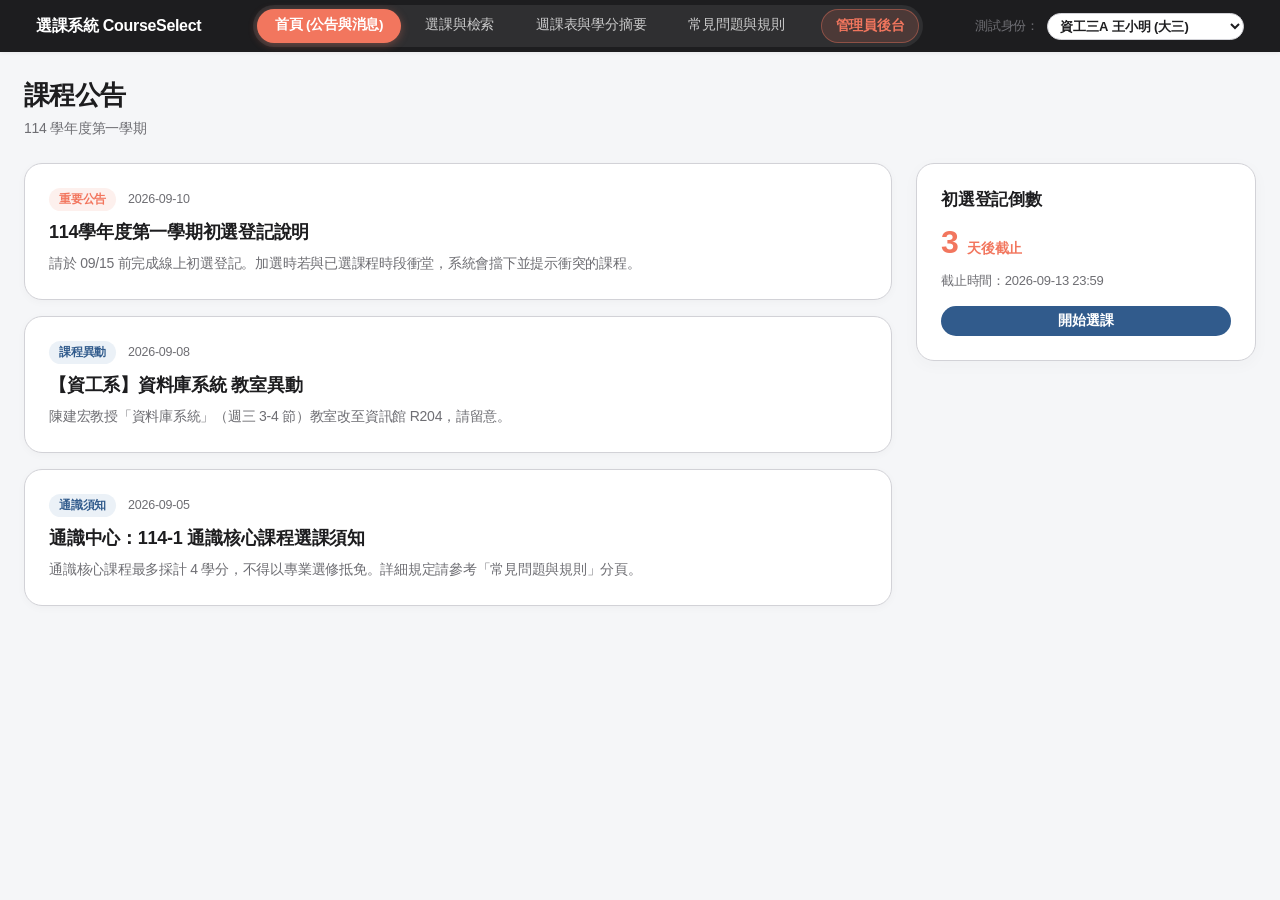
==== commit afdf550f: "補上後台" ====
--- a/index.html
+++ b/index.html
@@ -14,7 +14,7 @@
       選課系統 CourseSelect
     </div>
 
-    <!-- 頂部 Navbar 四大分頁 -->
+    <!-- 頂部 Navbar 四大分頁與後台快捷連結 -->
     <nav class="nav-tabs">
       <a href="#home" class="nav-tab-item active" data-tab="tab-home">
         首頁 (公告與消息)
@@ -28,10 +28,19 @@
       <a href="#faq" class="nav-tab-item" data-tab="tab-faq">
         常見問題與規則
       </a>
+      <a href="admin.html" class="admin-switch-tab" style="color: #F2765E; font-weight: 700; background-color: rgba(242, 118, 94, 0.15); border: 1px solid rgba(242, 118, 94, 0.4); border-radius: var(--radius-pill); padding: 6px 14px; margin-left: 12px; text-decoration: none; font-size: 13.5px; display: inline-flex; align-items: center; gap: 6px; transition: all 0.2s;">
+        管理員後台
+      </a>
     </nav>
 
-    <div class="user-badge">
-      <span>資工三A <strong>王小明</strong> (110590012)</span>
+    <div class="user-badge" style="display: flex; align-items: center; gap: 8px;">
+      <span style="font-size: 13px; color: var(--color-body-muted);">測試身份：</span>
+      <select id="studentSwitcherSelect" class="admin-select" style="padding: 4px 8px; font-size: 13px; font-weight: 600; width: auto; border-radius: var(--radius-pill); border: 1px solid var(--color-hairline); cursor: pointer;" title="切換測試學生身份與年級">
+        <option value="資工三A 王小明 110590012">資工三A 王小明 (大三)</option>
+        <option value="資工一A 張小華 112590005">資工一A 張小華 (大一)</option>
+        <option value="資工四B 李大同 109590088">資工四B 李大同 (大四/應屆)</option>
+        <option value="資工碩一 陳大研 113590001">資工碩一 陳大研 (碩士生)</option>
+      </select>
     </div>
   </header>
 
@@ -93,7 +102,7 @@
     </div>
   </section>
 
-  <!-- 3. 分頁 2：選課 (搜尋、科系篩選、9張卡片分頁、點擊查看細節) -->
+  <!-- 3. 分頁 2：選課 (左側已選學分側邊欄 + 右側搜尋與課程 grid) -->
   <section class="tab-content-view" id="tab-search">
     <div class="view-header">
       <div>
@@ -102,50 +111,116 @@
       </div>
     </div>
 
-    <div class="apple-card">
-      <div class="search-bar-section">
-        <div class="search-input-wrapper">
-          <input type="text" class="search-input" id="searchInput" placeholder="搜尋課程名稱、授課教師、教室代號或課號...">
-        </div>
-        <div class="filter-group">
-          <select class="apple-select" id="filterDepartment">
-            <option value="ALL">所有開課系所</option>
-            <option value="資訊工程學系">資訊工程學系</option>
-            <option value="電機工程學系">電機工程學系</option>
-            <option value="通識教育中心">通識教育中心</option>
-          </select>
-
-          <select class="apple-select" id="filterCategory">
-            <option value="ALL">所有修業類別</option>
-            <option value="REQUIRED">系定必修</option>
-            <option value="ELECTIVE">專業選修</option>
-            <option value="GENERAL">通識核心</option>
-          </select>
-
-          <select class="apple-select" id="filterDay">
-            <option value="ALL">星期 (全部)</option>
-            <option value="1">週一</option>
-            <option value="2">週二</option>
-            <option value="3">週三</option>
-            <option value="4">週四</option>
-            <option value="5">週五</option>
-          </select>
-
-          <select class="apple-select" id="filterStatus">
-            <option value="ALL">名額狀態 (全部)</option>
-            <option value="AVAILABLE">可加選</option>
-            <option value="WARNING">即將額滿</option>
-            <option value="FULL">已額滿</option>
-          </select>
-        </div>
-      </div>
-
-      <div class="course-grid" id="courseGridContainer">
-        <!-- JS 動態繪製課程卡片 -->
-      </div>
-
-      <div class="pagination-container" id="paginationContainer">
-        <!-- JS 動態繪製頁碼 -->
+    <div class="search-page-layout">
+      <!-- 左側：已選擇的學分與進度側邊欄 -->
+      <aside class="search-sidebar">
+        <div class="sidebar-credit-panel">
+          <div class="panel-header">
+            <h3>已選與預排學分</h3>
+            <span class="total-badge" id="searchTotalBadge">18 / 25 學分</span>
+          </div>
+
+          <!-- 總學分與預排進度條 (雙色區分) -->
+          <div class="total-progress-wrapper">
+            <div class="search-credit-bar-outer">
+              <div class="search-credit-bar-inner" id="searchTotalProgressBar" style="width: 72%;"></div>
+              <div class="search-credit-bar-wishlist" id="searchWishlistProgressBar" style="left: 72%; width: 12%;"></div>
+            </div>
+            <div class="credit-limit-labels">
+              <div class="credit-bar-legend">
+                <span class="legend-item"><span class="dot dot-enrolled"></span><span id="legendEnrolledText">18 已選</span></span>
+                <span class="legend-item" id="legendWishlistWrapper"><span class="dot dot-wishlist"></span><span id="legendWishlistText">+3 預排</span></span>
+              </div>
+              <span>上限 25 學分</span>
+            </div>
+          </div>
+
+          <!-- 三大類修業學分卡片 -->
+          <div class="sidebar-credit-cards">
+            <div class="side-credit-card">
+              <div class="side-card-top">
+                <span class="cat-label">系定必修</span>
+                <span class="count-val" id="sideReqVal">9 / 12</span>
+              </div>
+              <div class="side-card-desc" id="sideReqDesc">演算法、作業系統、計算機網路</div>
+            </div>
+
+            <div class="side-credit-card">
+              <div class="side-card-top">
+                <span class="cat-label">專業選修</span>
+                <span class="count-val" id="sideEleVal">6 / 9</span>
+              </div>
+              <div class="side-card-desc" id="sideEleDesc">人工智慧導論、網頁前端開發技術</div>
+            </div>
+
+            <div class="side-credit-card">
+              <div class="side-card-top">
+                <span class="cat-label">通識核心</span>
+                <span class="count-val" id="sideGenVal">3 / 4</span>
+              </div>
+              <div class="side-card-desc" id="sideGenDesc">心理學導論</div>
+            </div>
+          </div>
+
+          <!-- 即時已選與預排清單 -->
+          <div class="sidebar-enrolled-section">
+            <div class="sidebar-enrolled-header">
+              <h4>已選與預排課程</h4>
+              <span id="sideEnrolledCount">6 已選 · 1 預排</span>
+            </div>
+            <div class="sidebar-course-list" id="sidebarCourseList">
+              <!-- JS 動態繪製迷你課程清單 (分區塊呈現) -->
+            </div>
+          </div>
+        </div>
+      </aside>
+
+      <!-- 右側：搜尋列與課程 Grid -->
+      <div class="apple-card" style="flex: 1; min-width: 0;">
+        <div class="search-bar-section">
+          <div class="search-input-wrapper">
+            <input type="text" class="search-input" id="searchInput" placeholder="搜尋課程名稱、授課教師、教室代號或課號...">
+          </div>
+          <div class="filter-group">
+            <select class="apple-select" id="filterDepartment">
+              <option value="ALL">所有開課系所</option>
+              <option value="資訊工程學系">資訊工程學系</option>
+              <option value="電機工程學系">電機工程學系</option>
+              <option value="通識教育中心">通識教育中心</option>
+            </select>
+
+            <select class="apple-select" id="filterCategory">
+              <option value="ALL">所有修業類別</option>
+              <option value="REQUIRED">系定必修</option>
+              <option value="ELECTIVE">專業選修</option>
+              <option value="GENERAL">通識核心</option>
+            </select>
+
+            <select class="apple-select" id="filterDay">
+              <option value="ALL">星期 (全部)</option>
+              <option value="1">週一</option>
+              <option value="2">週二</option>
+              <option value="3">週三</option>
+              <option value="4">週四</option>
+              <option value="5">週五</option>
+            </select>
+
+            <select class="apple-select" id="filterStatus">
+              <option value="ALL">名額狀態 (全部)</option>
+              <option value="AVAILABLE">可加選</option>
+              <option value="WARNING">即將額滿</option>
+              <option value="FULL">已額滿</option>
+            </select>
+          </div>
+        </div>
+
+        <div class="course-grid" id="courseGridContainer">
+          <!-- JS 動態繪製課程卡片 -->
+        </div>
+
+        <div class="pagination-container" id="paginationContainer">
+          <!-- JS 動態繪製頁碼 -->
+        </div>
       </div>
     </div>
   </section>
@@ -277,9 +352,50 @@
   <!-- 6. 衝堂警示 Modal -->
   <div class="modal-overlay" id="conflictModal">
     <div class="apple-modal">
-      <h3>時段衝堂</h3>
-      <p id="modalMessage">無法加選【資料庫系統】。該課程時段（週三 3-4 節）與已選課程【演算法】發生衝突。</p>
+      <h3 style="color: var(--color-status-danger);">時段衝堂警示</h3>
+      <p id="modalMessage" style="margin: 16px 0; color: var(--color-body-muted); line-height: 1.6;">無法加選【資料庫系統】。該課程時段與已選課程發生衝突。</p>
       <button class="btn-primary" id="closeModalBtn" style="width: 100%;">確認</button>
+    </div>
+  </div>
+
+  <!-- 6b. 一般選課提醒 / 學分上限 Modal -->
+  <div class="modal-overlay" id="warningModal">
+    <div class="apple-modal">
+      <h3 id="warningModalTitle" style="color: var(--color-primary);">選課提醒</h3>
+      <p id="warningModalMessage" style="margin: 16px 0; color: var(--color-body-muted); line-height: 1.6;">提示訊息</p>
+      <button class="btn-primary" id="closeWarningModalBtn" style="width: 100%;">我知道了</button>
+    </div>
+  </div>
+
+  <!-- 6c. 退選二次確認 Modal -->
+  <div class="modal-overlay" id="dropConfirmModal">
+    <div class="apple-modal">
+      <h3 style="color: var(--color-status-danger);">退選課程確認</h3>
+      <p id="dropModalMessage" style="margin: 14px 0 6px 0; color: var(--color-ink); font-weight: 600;">您確定要退選【演算法】嗎？</p>
+      <p id="dropModalSubMessage" style="margin-bottom: 20px; font-size: 13.5px; color: var(--color-status-warning); display: none;">⚠️ 提醒：退選後總學分將低於最低門檻 12 學分。</p>
+      <div class="card-actions" style="justify-content: center; gap: 12px; margin-top: 20px;">
+        <button class="btn-secondary" id="cancelDropBtn" style="padding: 8px 20px;">取消</button>
+        <button class="btn-danger" id="confirmDropBtn" style="padding: 8px 20px;">確定退選</button>
+      </div>
+    </div>
+  </div>
+
+  <!-- 6d. 額滿加簽申請 Modal -->
+  <div class="modal-overlay" id="overrideModal">
+    <div class="apple-modal">
+      <h3>申請課程加簽</h3>
+      <p id="overrideModalCourse" style="font-weight: 600; color: var(--color-primary); margin-top: 4px;">課程：哲學思考與現代社會 (GE102)</p>
+      <p style="font-size: 13px; color: var(--color-body-muted); margin: 8px 0 16px 0;">本課程目前已額滿，您可以填寫加簽原因向授課教師與系所提出線上加簽申請。</p>
+      
+      <div style="text-align: left; margin-bottom: 16px;">
+        <label for="overrideReasonInput" style="display: block; font-size: 13px; font-weight: 600; margin-bottom: 6px; color: var(--color-ink);">加簽理由 / 事由說明：</label>
+        <textarea id="overrideReasonInput" rows="4" style="width: 100%; padding: 10px 12px; border-radius: var(--radius-md); border: 1px solid var(--color-hairline); font-family: var(--font-body); font-size: 13.5px; resize: vertical;" placeholder="例如：應屆畢業生需補足通識核心學分 / 與專題研究高度相關..."></textarea>
+      </div>
+
+      <div class="card-actions" style="justify-content: flex-end; gap: 10px;">
+        <button class="btn-secondary" id="cancelOverrideBtn">取消</button>
+        <button class="btn-primary" id="submitOverrideBtn">送出加簽申請</button>
+      </div>
     </div>
   </div>
 
--- a/styles.css
+++ b/styles.css
@@ -58,6 +58,71 @@
   min-height: 100vh;
   display: flex;
   flex-direction: column;
+  scrollbar-width: thin;
+  scrollbar-color: rgba(140, 140, 145, 0.4) transparent;
+}
+
+/* Modern Sleek Apple-style Scrollbar Design */
+::-webkit-scrollbar {
+  width: 6px;
+  height: 6px;
+}
+
+::-webkit-scrollbar-button {
+  display: none;
+  width: 0;
+  height: 0;
+}
+
+::-webkit-scrollbar-track {
+  background: transparent;
+  border-radius: var(--radius-pill);
+}
+
+::-webkit-scrollbar-thumb {
+  background: rgba(140, 140, 145, 0.35);
+  border-radius: var(--radius-pill);
+  transition: background var(--transition-fast);
+}
+
+::-webkit-scrollbar-thumb:hover {
+  background: rgba(100, 100, 105, 0.65);
+}
+
+/* Modal & Container Specific Custom Scrollbars */
+.apple-modal::-webkit-scrollbar,
+.detail-modal::-webkit-scrollbar,
+.modal-overlay::-webkit-scrollbar {
+  width: 6px;
+  height: 6px;
+}
+
+.apple-modal::-webkit-scrollbar-button,
+.detail-modal::-webkit-scrollbar-button,
+.modal-overlay::-webkit-scrollbar-button {
+  display: none;
+  width: 0;
+  height: 0;
+}
+
+.apple-modal::-webkit-scrollbar-track,
+.detail-modal::-webkit-scrollbar-track,
+.modal-overlay::-webkit-scrollbar-track {
+  background: transparent;
+  margin: 12px 0;
+}
+
+.apple-modal::-webkit-scrollbar-thumb,
+.detail-modal::-webkit-scrollbar-thumb,
+.modal-overlay::-webkit-scrollbar-thumb {
+  background: rgba(0, 0, 0, 0.22);
+  border-radius: var(--radius-pill);
+}
+
+.apple-modal::-webkit-scrollbar-thumb:hover,
+.detail-modal::-webkit-scrollbar-thumb:hover,
+.modal-overlay::-webkit-scrollbar-thumb:hover {
+  background: rgba(0, 0, 0, 0.45);
 }
 
 /* Global Top Nav */
@@ -344,11 +409,13 @@
 .timetable-container {
   padding: 16px;
   overflow-x: auto;
+  -webkit-overflow-scrolling: touch;
 }
 
 .timetable-grid {
   display: grid;
   grid-template-columns: 50px repeat(5, 1fr);
+  min-width: 600px;
   gap: 1px;
   background-color: var(--color-divider-soft);
   border-radius: var(--radius-md);
@@ -419,9 +486,270 @@
   font-weight: 600;
 }
 
-.schedule-block .room {
+/* Search Page Two-Column Layout with Left Sidebar */
+.search-page-layout {
+  display: flex;
+  gap: 24px;
+  align-items: flex-start;
+}
+
+.search-sidebar {
+  width: 320px;
+  flex-shrink: 0;
+}
+
+.sidebar-credit-panel {
+  background-color: var(--color-canvas-white);
+  border-radius: var(--radius-lg);
+  border: 1px solid var(--color-hairline);
+  padding: 22px;
+  box-shadow: 0 2px 8px rgba(0, 0, 0, 0.04);
+}
+
+.sidebar-credit-panel .panel-header {
+  display: flex;
+  justify-content: space-between;
+  align-items: center;
+  margin-bottom: 14px;
+}
+
+.sidebar-credit-panel .panel-header h3 {
+  font-family: var(--font-display);
+  font-size: 17px;
+  font-weight: 700;
+  color: var(--color-ink);
+}
+
+.sidebar-credit-panel .total-badge {
+  font-size: 13px;
+  font-weight: 700;
+  color: var(--color-primary);
+  background-color: var(--color-primary-light);
+  padding: 4px 12px;
+  border-radius: var(--radius-pill);
+}
+
+.search-credit-bar-outer {
+  width: 100%;
+  height: 9px;
+  background-color: var(--color-divider-soft);
+  border-radius: var(--radius-pill);
+  position: relative;
+  overflow: hidden;
+}
+
+.search-credit-bar-inner {
+  position: absolute;
+  left: 0;
+  top: 0;
+  height: 100%;
+  background-color: var(--color-primary);
+  border-radius: var(--radius-pill) 0 0 var(--radius-pill);
+  transition: width var(--transition-normal);
+  z-index: 2;
+}
+
+.search-credit-bar-wishlist {
+  position: absolute;
+  top: 0;
+  height: 100%;
+  background-color: #F57F17;
+  background-image: repeating-linear-gradient(45deg, rgba(255,255,255,0.3), rgba(255,255,255,0.3) 4px, transparent 4px, transparent 8px);
+  border-radius: 0 var(--radius-pill) var(--radius-pill) 0;
+  transition: left var(--transition-normal), width var(--transition-normal);
+  z-index: 1;
+}
+
+.credit-limit-labels {
+  display: flex;
+  justify-content: space-between;
+  align-items: center;
+  font-size: 11.5px;
+  color: var(--color-body-muted);
+  margin-top: 6px;
+}
+
+.credit-bar-legend {
+  display: flex;
+  align-items: center;
+  gap: 10px;
+}
+
+.credit-bar-legend .legend-item {
+  display: flex;
+  align-items: center;
+  gap: 4px;
+  font-size: 11.5px;
+  font-weight: 500;
+}
+
+.credit-bar-legend .dot {
+  width: 7px;
+  height: 7px;
+  border-radius: 50%;
+  display: inline-block;
+}
+
+.credit-bar-legend .dot-enrolled {
+  background-color: var(--color-primary);
+}
+
+.credit-bar-legend .dot-wishlist {
+  background-color: #F57F17;
+}
+
+.sidebar-credit-cards {
+  display: flex;
+  flex-direction: column;
+  gap: 10px;
+  margin-top: 16px;
+}
+
+.side-credit-card {
+  background-color: #F8F9FA;
+  border: 1px solid var(--color-hairline);
+  border-radius: var(--radius-md);
+  padding: 12px 14px;
+  transition: border-color var(--transition-fast);
+}
+
+.side-card-top {
+  display: flex;
+  justify-content: space-between;
+  align-items: center;
+  margin-bottom: 4px;
+}
+
+.side-card-top .cat-label {
+  font-size: 13px;
+  font-weight: 600;
+  color: var(--color-ink);
+}
+
+.side-card-top .count-val {
+  font-size: 14px;
+  font-weight: 700;
+  color: var(--color-primary);
+}
+
+.side-card-desc {
+  font-size: 11.5px;
+  color: var(--color-body-muted);
+  display: flex;
+  flex-direction: column;
+  gap: 3px;
+  margin-top: 2px;
+}
+
+.desc-line {
+  white-space: nowrap;
+  overflow: hidden;
+  text-overflow: ellipsis;
+  display: flex;
+  align-items: center;
+  gap: 5px;
+}
+
+.mini-tag {
   font-size: 10px;
-  opacity: 0.85;
+  padding: 1px 5px;
+  border-radius: 4px;
+  font-weight: 600;
+  flex-shrink: 0;
+}
+
+.mini-tag.enrolled {
+  background-color: var(--color-primary-light);
+  color: var(--color-primary);
+}
+
+.mini-tag.wishlist {
+  background-color: #FFF3E0;
+  color: #E65100;
+  border: 1px dashed #FFE0B2;
+}
+
+.sidebar-group-title {
+  font-size: 11.5px;
+  font-weight: 700;
+  color: var(--color-ink);
+  padding: 4px 2px 2px 2px;
+  display: flex;
+  justify-content: space-between;
+  align-items: center;
+}
+
+.sidebar-group-title.wishlist {
+  color: #E65100;
+  margin-top: 6px;
+}
+
+.sidebar-enrolled-section {
+  margin-top: 18px;
+  padding-top: 16px;
+  border-top: 1px solid var(--color-divider-soft);
+}
+
+.sidebar-enrolled-header {
+  display: flex;
+  justify-content: space-between;
+  align-items: center;
+  margin-bottom: 12px;
+}
+
+.sidebar-enrolled-header h4 {
+  font-size: 14px;
+  font-weight: 600;
+  color: var(--color-ink);
+}
+
+.sidebar-enrolled-header span {
+  font-size: 12px;
+  color: var(--color-body-muted);
+}
+
+.sidebar-course-list {
+  display: flex;
+  flex-direction: column;
+  gap: 8px;
+  max-height: 280px;
+  overflow-y: auto;
+  padding-right: 4px;
+}
+
+.sidebar-course-item {
+  display: flex;
+  justify-content: space-between;
+  align-items: center;
+  padding: 8px 10px;
+  background-color: #F8F9FA;
+  border-radius: var(--radius-sm);
+  border: 1px solid var(--color-divider-soft);
+  font-size: 12.5px;
+}
+
+.sidebar-course-item .c-name {
+  font-weight: 600;
+  color: var(--color-ink);
+  white-space: nowrap;
+  overflow: hidden;
+  text-overflow: ellipsis;
+  max-width: 150px;
+}
+
+.sidebar-course-item .c-meta {
+  font-size: 11px;
+  color: var(--color-body-muted);
+}
+
+@media (max-width: 1024px) {
+  .search-page-layout {
+    flex-direction: column;
+  }
+  
+  .search-sidebar {
+    width: 100%;
+  }
 }
 
 /* Tab 2: Course Search View */
@@ -544,6 +872,16 @@
   color: var(--color-status-danger);
 }
 
+.status-pill.pending {
+  background-color: #EDE7F6;
+  color: #512DA8;
+}
+
+.status-pill.wishlist {
+  background-color: #FFF8E1;
+  color: #F57F17;
+}
+
 .course-title-main {
   font-family: var(--font-display);
   font-size: 18px;
@@ -627,6 +965,43 @@
   height: 100%;
   background-color: var(--color-primary);
   border-radius: var(--radius-pill);
+}
+
+.schedule-block.wishlist {
+  background-color: rgba(255, 248, 225, 0.85);
+  border: 1.5px dashed #F57F17 !important;
+  color: #E65100;
+  box-shadow: none;
+}
+
+.schedule-block.wishlist.conflict {
+  background-color: rgba(255, 235, 238, 0.9) !important;
+  border: 1.5px dashed #D32F2F !important;
+  color: #C62828 !important;
+}
+
+.btn-wishlist {
+  background-color: #FFF8E1;
+  color: #D84315;
+  border: 1px solid #FFE082;
+  border-radius: var(--radius-pill);
+  padding: 6px 14px;
+  font-size: 12.5px;
+  font-weight: 500;
+  cursor: pointer;
+  font-family: var(--font-body);
+  transition: transform var(--transition-fast), background-color var(--transition-fast);
+  white-space: nowrap;
+}
+
+.btn-wishlist.active {
+  background-color: #F57F17;
+  color: #FFFFFF;
+  border-color: #F57F17;
+}
+
+.btn-wishlist:active {
+  transform: scale(0.95);
 }
 
 /* Pagination Control Bar Style */
@@ -831,40 +1206,47 @@
   left: 0;
   right: 0;
   bottom: 0;
-  background-color: rgba(0, 0, 0, 0.4);
-  backdrop-filter: blur(12px);
-  -webkit-backdrop-filter: blur(12px);
+  width: 100%;
+  height: 100%;
+  background-color: rgba(0, 0, 0, 0.65);
   display: flex;
   align-items: center;
   justify-content: center;
-  z-index: 200;
+  z-index: 99999;
   opacity: 0;
+  visibility: hidden;
   pointer-events: none;
-  transition: opacity var(--transition-fast);
+  transition: opacity 0.25s ease, visibility 0.25s ease;
+  padding: 20px;
+  overflow-y: auto;
+  box-sizing: border-box;
 }
 
 .modal-overlay.active {
   opacity: 1;
+  visibility: visible;
   pointer-events: auto;
 }
 
 .apple-modal {
-  background: rgba(255, 255, 255, 0.96);
-  backdrop-filter: saturate(180%) blur(30px);
-  -webkit-backdrop-filter: saturate(180%) blur(30px);
+  background: #ffffff !important;
+  color: var(--color-ink) !important;
   border-radius: var(--radius-xl);
-  width: 440px;
-  max-width: 92vw;
-  padding: 30px;
+  width: 100%;
+  max-width: 500px;
+  max-height: 88vh;
+  overflow-y: auto;
+  padding: 28px 24px;
   text-align: center;
-  box-shadow: 0 24px 60px rgba(0, 0, 0, 0.18);
+  box-shadow: 0 20px 60px rgba(0, 0, 0, 0.4);
   border: 1px solid var(--color-hairline);
-  transform: scale(0.92);
-  transition: transform var(--transition-fast);
-}
-
-.modal-overlay.active .apple-modal {
-  transform: scale(1);
+  position: relative;
+  margin: auto;
+  box-sizing: border-box;
+  display: block !important;
+  opacity: 1 !important;
+  visibility: visible !important;
+  z-index: 100000;
 }
 
 .apple-modal h3 {
@@ -889,11 +1271,9 @@
 /* Expanded Course Detail Inspector Modal */
 .detail-modal {
   text-align: left;
-  width: 680px;
-  max-width: 94vw;
-  max-height: 85vh;
-  overflow-y: auto;
-  padding: 32px;
+  max-width: 680px;
+  width: 100%;
+  padding: 32px 28px;
 }
 
 .detail-modal .detail-header-top {
@@ -1059,4 +1439,991 @@
   background: var(--color-accent-coral);
   color: #ffffff;
   font-weight: 600;
+}
+
+/* Responsive Table Container */
+#enrolledTableContainer {
+  overflow-x: auto;
+  -webkit-overflow-scrolling: touch;
+}
+
+#enrolledTableContainer table {
+  min-width: 620px;
+}
+
+/* ==========================================================================
+   Responsive Web Design (RWD) Media Queries
+   ========================================================================== */
+
+/* Tablet & Smaller Desktop (<= 1024px) */
+@media (max-width: 1024px) {
+  .tab-content-view {
+    padding: 0 16px;
+    margin: 16px auto;
+  }
+
+  .global-nav {
+    padding: 0 20px;
+  }
+
+  .course-grid {
+    grid-template-columns: repeat(auto-fill, minmax(320px, 1fr));
+    gap: 16px;
+    padding: 16px;
+  }
+}
+
+/* Mobile & Small Tablet (<= 900px) */
+@media (max-width: 900px) {
+  .global-nav {
+    height: auto;
+    padding: 10px 16px;
+    flex-wrap: wrap;
+    gap: 10px;
+  }
+
+  .global-nav .brand {
+    font-size: 15px;
+  }
+
+  .global-nav .user-badge {
+    font-size: 12px;
+  }
+
+  .nav-tabs {
+    width: 100%;
+    overflow-x: auto;
+    white-space: nowrap;
+    -webkit-overflow-scrolling: touch;
+    scrollbar-width: none;
+    padding: 4px;
+    justify-content: flex-start;
+  }
+
+  .nav-tabs::-webkit-scrollbar {
+    display: none;
+  }
+
+  .nav-tab-item {
+    padding: 6px 14px;
+    font-size: 12.5px;
+    flex-shrink: 0;
+  }
+
+  .view-header {
+    flex-direction: column;
+    align-items: flex-start;
+    gap: 12px;
+    margin-bottom: 16px;
+  }
+
+  .header-action-group {
+    width: 100%;
+    justify-content: flex-start;
+    flex-wrap: wrap;
+  }
+
+  .announcement-layout {
+    grid-template-columns: 1fr;
+    gap: 16px;
+  }
+
+  .faq-layout {
+    grid-template-columns: 1fr;
+    gap: 16px;
+  }
+
+  .credits-dashboard-grid {
+    grid-template-columns: repeat(2, 1fr);
+    gap: 16px;
+  }
+}
+
+/* Mobile Devices (<= 640px) */
+@media (max-width: 640px) {
+  body {
+    font-size: 14px;
+  }
+
+  .view-header h1 {
+    font-size: 22px;
+  }
+
+  .view-header p {
+    font-size: 13px;
+  }
+
+  .credits-dashboard-grid {
+    grid-template-columns: 1fr;
+    gap: 12px;
+  }
+
+  .credit-cat-box {
+    padding: 16px;
+  }
+
+  .search-bar-section {
+    padding: 12px 16px;
+    gap: 10px;
+    flex-direction: column;
+    align-items: stretch;
+  }
+
+  .search-input-wrapper {
+    min-width: 100%;
+  }
+
+  .filter-group {
+    display: grid;
+    grid-template-columns: repeat(2, 1fr);
+    gap: 8px;
+    width: 100%;
+  }
+
+  .apple-select {
+    width: 100%;
+    font-size: 12px;
+    padding: 8px 24px 8px 10px;
+  }
+
+  .course-grid {
+    grid-template-columns: 1fr;
+    padding: 12px;
+    gap: 14px;
+  }
+
+  .course-card-item {
+    padding: 16px;
+  }
+
+  .course-mini-specs {
+    flex-direction: column;
+    gap: 6px;
+  }
+
+  .card-capacity-row {
+    flex-direction: column;
+    align-items: stretch;
+    gap: 12px;
+  }
+
+  .card-capacity-stat {
+    justify-content: space-between;
+  }
+
+  .card-actions {
+    justify-content: flex-end;
+    width: 100%;
+  }
+
+  .card-actions button {
+    flex: 1;
+    text-align: center;
+  }
+
+  /* Modals - Mobile Bottom Sheet */
+  .modal-overlay {
+    align-items: flex-end;
+    padding: 0;
+  }
+
+  .apple-modal {
+    padding: 24px 18px 32px 18px;
+    width: 100%;
+    max-width: 100%;
+    max-height: 85vh;
+    border-radius: 20px 20px 0 0;
+    margin: 0;
+    box-shadow: 0 -10px 40px rgba(0, 0, 0, 0.3);
+  }
+
+  .modal-overlay.active .apple-modal {
+    display: block !important;
+    opacity: 1 !important;
+    visibility: visible !important;
+    transform: translateY(0) !important;
+  }
+
+  .detail-modal {
+    padding: 20px 18px 32px 18px;
+    width: 100%;
+    max-width: 100%;
+    max-height: 85vh;
+    border-radius: 20px 20px 0 0;
+  }
+
+  .detail-modal h3 {
+    font-size: 19px;
+  }
+
+  .detail-modal .detail-header-top {
+    flex-direction: column;
+    align-items: flex-start;
+    gap: 8px;
+  }
+
+  .spec-grid {
+    grid-template-columns: 1fr;
+    padding: 12px 14px;
+    gap: 10px;
+  }
+
+  .spec-item span {
+    word-break: break-word;
+  }
+
+  .capacity-progress-container {
+    flex-direction: column;
+    align-items: flex-start;
+    gap: 6px;
+  }
+
+  .detail-modal .card-actions {
+    display: flex;
+    flex-direction: column-reverse;
+    gap: 10px;
+    width: 100%;
+    margin-top: 20px;
+  }
+
+  .detail-modal .card-actions button,
+  .detail-modal #detailActionBtnContainer,
+  .detail-modal #detailActionBtnContainer button {
+    width: 100%;
+    height: 44px;
+    font-size: 14px;
+    display: flex;
+    align-items: center;
+    justify-content: center;
+  }
+
+  /* Presentation controller bottom bar */
+  .ppt-controller-bar {
+    width: 94vw;
+    padding: 8px 12px;
+    gap: 8px;
+    bottom: 12px;
+    justify-content: space-between;
+  }
+
+  .ppt-label {
+    display: none;
+  }
+
+  .ppt-btn {
+    padding: 5px 10px;
+    font-size: 11px;
+  }
+}
+
+/* Extra Small Screens (<= 400px) */
+@media (max-width: 400px) {
+  .filter-group {
+    grid-template-columns: 1fr;
+  }
+
+  .global-nav .brand {
+    font-size: 14px;
+  }
+
+  .global-nav .user-badge {
+    font-size: 11px;
+  }
+}
+
+/* ======================================================
+   Admin Dashboard Custom CSS Styles
+   ====================================================== */
+
+.admin-body {
+  background-color: #F0F2F5;
+  color: var(--color-ink);
+}
+
+.admin-nav {
+  background-color: #1A2533;
+  color: #FFFFFF;
+  border-bottom: 1px solid rgba(255, 255, 255, 0.1);
+}
+
+.admin-nav .brand {
+  display: flex;
+  align-items: center;
+  gap: 10px;
+  color: #FFFFFF;
+}
+
+.admin-badge-tag {
+  background-color: var(--color-accent-coral);
+  color: #FFFFFF;
+  font-size: 11px;
+  font-weight: 800;
+  padding: 2px 6px;
+  border-radius: var(--radius-sm);
+  letter-spacing: 0.5px;
+}
+
+.admin-nav .nav-tab-item {
+  color: rgba(255, 255, 255, 0.7);
+}
+
+.admin-nav .nav-tab-item:hover {
+  color: #FFFFFF;
+}
+
+.admin-nav .nav-tab-item.active {
+  color: #FFFFFF;
+  background-color: rgba(255, 255, 255, 0.12);
+}
+
+.admin-user-badge {
+  display: flex;
+  align-items: center;
+  gap: 12px;
+  color: rgba(255, 255, 255, 0.9);
+}
+
+.btn-return-front {
+  background-color: rgba(255, 255, 255, 0.15);
+  color: #FFFFFF;
+  text-decoration: none;
+  font-size: 12.5px;
+  font-weight: 600;
+  padding: 5px 12px;
+  border-radius: var(--radius-pill);
+  transition: all var(--transition-fast);
+}
+
+.btn-return-front:hover {
+  background-color: var(--color-primary-light);
+  color: var(--color-primary-focus);
+}
+
+/* Admin Main Container */
+.admin-container {
+  max-width: 1280px;
+  margin: 0 auto;
+  padding: 24px 20px 60px 20px;
+  width: 100%;
+}
+
+.admin-section-header {
+  display: flex;
+  justify-content: space-between;
+  align-items: flex-end;
+  margin-bottom: 20px;
+  gap: 16px;
+}
+
+.admin-section-header h2 {
+  font-size: 22px;
+  font-weight: 700;
+  letter-spacing: -0.02em;
+  color: var(--color-ink);
+}
+
+.admin-section-header p {
+  font-size: 14px;
+  color: var(--color-body-muted);
+  margin-top: 4px;
+}
+
+/* Stat Cards Grid */
+.admin-stats-grid {
+  display: grid;
+  grid-template-columns: repeat(auto-fit, minmax(240px, 1fr));
+  gap: 16px;
+  margin-bottom: 24px;
+}
+
+.admin-stat-card {
+  background: #FFFFFF;
+  border: 1px solid var(--color-divider-soft);
+  border-radius: var(--radius-lg);
+  padding: 20px;
+  box-shadow: 0 2px 8px rgba(0, 0, 0, 0.04);
+}
+
+.admin-stat-card .stat-label {
+  font-size: 13px;
+  font-weight: 600;
+  color: var(--color-body-muted);
+  margin-bottom: 6px;
+}
+
+.admin-stat-card .stat-value {
+  font-size: 26px;
+  font-weight: 800;
+  color: var(--color-ink);
+  line-height: 1.2;
+}
+
+.admin-stat-card .stat-desc {
+  font-size: 12px;
+  color: var(--color-body-muted);
+  margin-top: 6px;
+}
+
+/* Admin Tabs View */
+.admin-tab-view {
+  display: none;
+}
+
+.admin-tab-view.active {
+  display: block;
+}
+
+/* Admin Cards & Layouts */
+.admin-card {
+  background: #FFFFFF;
+  border: 1px solid var(--color-divider-soft);
+  border-radius: var(--radius-lg);
+  padding: 24px;
+  box-shadow: 0 2px 10px rgba(0, 0, 0, 0.03);
+  margin-bottom: 24px;
+}
+
+.admin-card-desc {
+  font-size: 14px;
+  color: var(--color-body-muted);
+  margin-bottom: 18px;
+  line-height: 1.5;
+}
+
+.card-head-title {
+  display: flex;
+  justify-content: space-between;
+  align-items: center;
+  margin-bottom: 10px;
+}
+
+.card-head-title h3 {
+  font-size: 17px;
+  font-weight: 700;
+  color: var(--color-ink);
+}
+
+.admin-grid-2col {
+  display: grid;
+  grid-template-columns: repeat(auto-fit, minmax(480px, 1fr));
+  gap: 20px;
+}
+
+/* Filter Bar & Inputs */
+.admin-filter-bar {
+  display: flex;
+  gap: 12px;
+  margin-bottom: 18px;
+  flex-wrap: wrap;
+}
+
+.admin-input,
+.admin-select,
+.admin-textarea {
+  width: 100%;
+  padding: 9px 12px;
+  font-size: 14px;
+  border: 1px solid var(--color-hairline);
+  border-radius: var(--radius-md);
+  background-color: #FFFFFF;
+  color: var(--color-ink);
+  outline: none;
+  transition: border-color var(--transition-fast);
+}
+
+.admin-input:focus,
+.admin-select:focus,
+.admin-textarea:focus {
+  border-color: var(--color-primary);
+  box-shadow: 0 0 0 3px rgba(49, 91, 140, 0.15);
+}
+
+.admin-label {
+  display: block;
+  font-size: 13.5px;
+  font-weight: 600;
+  color: var(--color-ink);
+  margin-bottom: 6px;
+}
+
+.form-help-text {
+  font-size: 12px;
+  color: var(--color-body-muted);
+  margin-top: 4px;
+  display: block;
+}
+
+/* Admin Table */
+.admin-table-wrapper {
+  width: 100%;
+  overflow-x: auto;
+  border: 1px solid var(--color-divider-soft);
+  border-radius: var(--radius-md);
+}
+
+.admin-table {
+  width: 100%;
+  border-collapse: collapse;
+  font-size: 14px;
+  text-align: left;
+}
+
+.admin-table th {
+  background-color: #F8F9FA;
+  color: var(--color-body-muted);
+  font-weight: 600;
+  font-size: 13px;
+  padding: 12px 14px;
+  border-bottom: 1px solid var(--color-divider-soft);
+  white-space: nowrap;
+}
+
+.admin-table td {
+  padding: 14px;
+  border-bottom: 1px solid var(--color-divider-soft);
+  vertical-align: middle;
+}
+
+.admin-table tr:last-child td {
+  border-bottom: none;
+}
+
+.admin-table tr:hover {
+  background-color: #FAFAFC;
+}
+
+.btn-sm-edit {
+  background: none;
+  border: none;
+  color: var(--color-primary);
+  font-size: 12px;
+  font-weight: 600;
+  cursor: pointer;
+  padding: 2px 4px;
+  border-radius: var(--radius-sm);
+}
+
+.btn-sm-edit:hover {
+  background-color: var(--color-primary-light);
+}
+
+/* Toggle Switch Element */
+.switch-box-row {
+  display: flex;
+  justify-content: space-between;
+  align-items: center;
+  padding: 16px 20px;
+  background-color: var(--color-canvas-parchment);
+  border-radius: var(--radius-md);
+  margin-top: 10px;
+}
+
+.toggle-switch {
+  position: relative;
+  display: inline-block;
+  width: 52px;
+  height: 28px;
+}
+
+.toggle-switch input {
+  opacity: 0;
+  width: 0;
+  height: 0;
+}
+
+.toggle-slider {
+  position: absolute;
+  cursor: pointer;
+  top: 0; left: 0; right: 0; bottom: 0;
+  background-color: #CCC;
+  transition: .25s;
+  border-radius: 28px;
+}
+
+.toggle-slider:before {
+  position: absolute;
+  content: "";
+  height: 22px;
+  width: 22px;
+  left: 3px;
+  bottom: 3px;
+  background-color: white;
+  transition: .25s;
+  border-radius: 50%;
+  box-shadow: 0 2px 4px rgba(0,0,0,0.2);
+}
+
+input:checked + .toggle-slider {
+  background-color: #2E7D32;
+}
+
+input:checked + .toggle-slider:before {
+  transform: translateX(24px);
+}
+
+/* Admin Form Stack */
+.admin-form-stack {
+  display: flex;
+  flex-direction: column;
+  gap: 16px;
+}
+
+.admin-form-row {
+  display: grid;
+  grid-template-columns: repeat(auto-fit, minmax(200px, 1fr));
+  gap: 16px;
+}
+
+.admin-form-group {
+  display: flex;
+  flex-direction: column;
+}
+
+/* Roster Section */
+.roster-toolbar {
+  display: flex;
+  justify-content: space-between;
+  align-items: center;
+  gap: 16px;
+  flex-wrap: wrap;
+}
+
+.roster-summary-banner {
+  display: flex;
+  justify-content: space-between;
+  align-items: center;
+  background-color: var(--color-primary-light);
+  padding: 14px 18px;
+  border-radius: var(--radius-md);
+  margin-top: 16px;
+}
+
+/* Toast Notifications */
+.admin-toast {
+  position: fixed;
+  bottom: 24px;
+  right: 24px;
+  background-color: #1D1D1F;
+  color: #FFFFFF;
+  padding: 12px 20px;
+  border-radius: var(--radius-md);
+  font-size: 14px;
+  font-weight: 500;
+  box-shadow: 0 6px 20px rgba(0, 0, 0, 0.2);
+  z-index: 10000;
+  opacity: 0;
+  transform: translateY(20px);
+  transition: all 0.3s cubic-bezier(0.4, 0, 0.2, 1);
+  pointer-events: none;
+}
+
+.admin-toast.show {
+  opacity: 1;
+  transform: translateY(0);
+}
+
+.admin-toast.success {
+  background-color: #2E7D32;
+}
+
+.admin-toast.warning {
+  background-color: #E65100;
+}
+
+/* Navbar Switch Links */
+.admin-switch-tab:hover {
+  background-color: rgba(242, 118, 94, 0.15) !important;
+  border-color: var(--color-accent-coral) !important;
+  color: var(--color-accent-coral) !important;
+}
+
+.front-switch-tab:hover {
+  background-color: rgba(100, 181, 246, 0.2) !important;
+  border-color: #64B5F6 !important;
+  color: #64B5F6 !important;
+}
+
+/* ======================================================
+   Admin Layout: Sidebar & Topbar Architecture
+   ====================================================== */
+
+.admin-layout-wrapper {
+  display: flex;
+  min-height: 100vh;
+  width: 100%;
+}
+
+.admin-sidebar {
+  width: 260px;
+  min-width: 260px;
+  background-color: #16202C;
+  color: #FFFFFF;
+  display: flex;
+  flex-direction: column;
+  position: fixed;
+  top: 0;
+  bottom: 0;
+  left: 0;
+  z-index: 100;
+  overflow-y: auto;
+  border-right: 1px solid rgba(255, 255, 255, 0.08);
+}
+
+.sidebar-brand {
+  padding: 20px 18px;
+  border-bottom: 1px solid rgba(255, 255, 255, 0.08);
+  display: flex;
+  align-items: center;
+  gap: 10px;
+}
+
+.sidebar-brand .brand-title {
+  font-size: 15px;
+  font-weight: 700;
+  color: #FFFFFF;
+  letter-spacing: -0.01em;
+}
+
+.sidebar-menu {
+  padding: 16px 12px;
+  display: flex;
+  flex-direction: column;
+  gap: 20px;
+  flex: 1;
+}
+
+.menu-category-group {
+  display: flex;
+  flex-direction: column;
+  gap: 4px;
+}
+
+.category-header {
+  font-size: 11px;
+  font-weight: 800;
+  color: rgba(255, 255, 255, 0.45);
+  letter-spacing: 0.8px;
+  padding: 6px 10px 4px 10px;
+}
+
+.sidebar-item {
+  display: flex;
+  align-items: center;
+  gap: 10px;
+  padding: 10px 12px;
+  color: rgba(255, 255, 255, 0.75);
+  text-decoration: none;
+  font-size: 13.5px;
+  font-weight: 500;
+  border-radius: var(--radius-md);
+  transition: all 0.2s cubic-bezier(0.4, 0, 0.2, 1);
+}
+
+.sidebar-item:hover {
+  background-color: rgba(255, 255, 255, 0.08);
+  color: #FFFFFF;
+}
+
+.sidebar-item.active {
+  background-color: var(--color-primary);
+  color: #FFFFFF;
+  font-weight: 600;
+  box-shadow: 0 2px 8px rgba(49, 91, 140, 0.4);
+}
+
+.front-link-item {
+  color: #64B5F6;
+  background-color: rgba(100, 181, 246, 0.1);
+  border: 1px solid rgba(100, 181, 246, 0.2);
+  font-weight: 700;
+}
+
+.front-link-item:hover {
+  background-color: rgba(100, 181, 246, 0.25) !important;
+  color: #FFFFFF !important;
+}
+
+/* Main Content & Topbar */
+.admin-main-content {
+  margin-left: 260px;
+  flex: 1;
+  display: flex;
+  flex-direction: column;
+  background-color: #F0F2F5;
+  min-height: 100vh;
+  width: calc(100% - 260px);
+  transition: margin-left 0.3s ease;
+}
+
+.admin-topbar {
+  height: 60px;
+  background-color: #FFFFFF;
+  border-bottom: 1px solid var(--color-divider-soft);
+  display: flex;
+  justify-content: space-between;
+  align-items: center;
+  padding: 0 24px;
+  position: sticky;
+  top: 0;
+  z-index: 90;
+}
+
+.topbar-title {
+  font-size: 15px;
+  font-weight: 700;
+  color: var(--color-ink);
+}
+
+/* ======================================================
+   Admin RWD Responsiveness & Mobile Drawer System
+   ====================================================== */
+
+.mobile-hamburger-btn {
+  display: none;
+  background: none;
+  border: none;
+  font-size: 22px;
+  color: var(--color-ink);
+  cursor: pointer;
+  padding: 4px 8px;
+  border-radius: var(--radius-sm);
+  transition: background-color 0.2s;
+}
+
+.mobile-hamburger-btn:hover {
+  background-color: var(--color-surface-hover);
+}
+
+.sidebar-backdrop {
+  display: none;
+  position: fixed;
+  top: 0;
+  left: 0;
+  right: 0;
+  bottom: 0;
+  background-color: rgba(0, 0, 0, 0.45);
+  backdrop-filter: blur(2px);
+  z-index: 150;
+  opacity: 0;
+  transition: opacity 0.3s ease;
+}
+
+.sidebar-backdrop.active {
+  display: block;
+  opacity: 1;
+}
+
+/* Tablet & Mobile Screens (<= 992px) */
+@media (max-width: 992px) {
+  .mobile-hamburger-btn {
+    display: flex;
+    align-items: center;
+    justify-content: center;
+  }
+
+  .admin-sidebar {
+    position: fixed;
+    top: 0;
+    bottom: 0;
+    left: 0;
+    width: 260px;
+    z-index: 200;
+    transform: translateX(-100%);
+    transition: transform 0.3s cubic-bezier(0.4, 0, 0.2, 1);
+    box-shadow: 4px 0 24px rgba(0, 0, 0, 0.25);
+  }
+
+  .admin-sidebar.mobile-open {
+    transform: translateX(0);
+  }
+
+  .admin-main-content {
+    margin-left: 0 !important;
+    width: 100% !important;
+  }
+
+  .admin-topbar {
+    padding: 0 16px;
+  }
+
+  .admin-container {
+    padding: 16px;
+  }
+
+  .admin-stats-grid {
+    grid-template-columns: repeat(2, 1fr);
+    gap: 12px;
+  }
+
+  .admin-filter-bar {
+    flex-direction: column;
+    align-items: stretch;
+    gap: 10px;
+  }
+
+  .admin-filter-bar input,
+  .admin-filter-bar select {
+    max-width: 100% !important;
+    width: 100%;
+  }
+
+  .admin-section-header {
+    flex-direction: column;
+    align-items: flex-start;
+    gap: 12px;
+  }
+
+  .admin-section-header button {
+    width: 100%;
+  }
+
+  .admin-table-wrapper {
+    overflow-x: auto;
+    -webkit-overflow-scrolling: touch;
+  }
+
+  .admin-table {
+    min-width: 680px;
+  }
+}
+
+/* Mobile Devices (<= 640px) */
+@media (max-width: 640px) {
+  .admin-stats-grid {
+    grid-template-columns: 1fr;
+  }
+
+  .admin-topbar .topbar-title {
+    font-size: 13.5px;
+    max-width: 200px;
+    white-space: nowrap;
+    overflow: hidden;
+    text-overflow: ellipsis;
+  }
+
+  .admin-user-badge {
+    font-size: 12px;
+    padding: 3px 8px;
+  }
+
+  .apple-modal {
+    max-width: 94vw !important;
+    padding: 16px !important;
+    max-height: 90vh;
+    overflow-y: auto;
+  }
+
+  .admin-form-row {
+    flex-direction: column;
+    gap: 10px;
+  }
+
+  .modal-actions {
+    flex-direction: column-reverse;
+    gap: 8px;
+  }
+
+  .modal-actions button {
+    width: 100%;
+  }
 }
